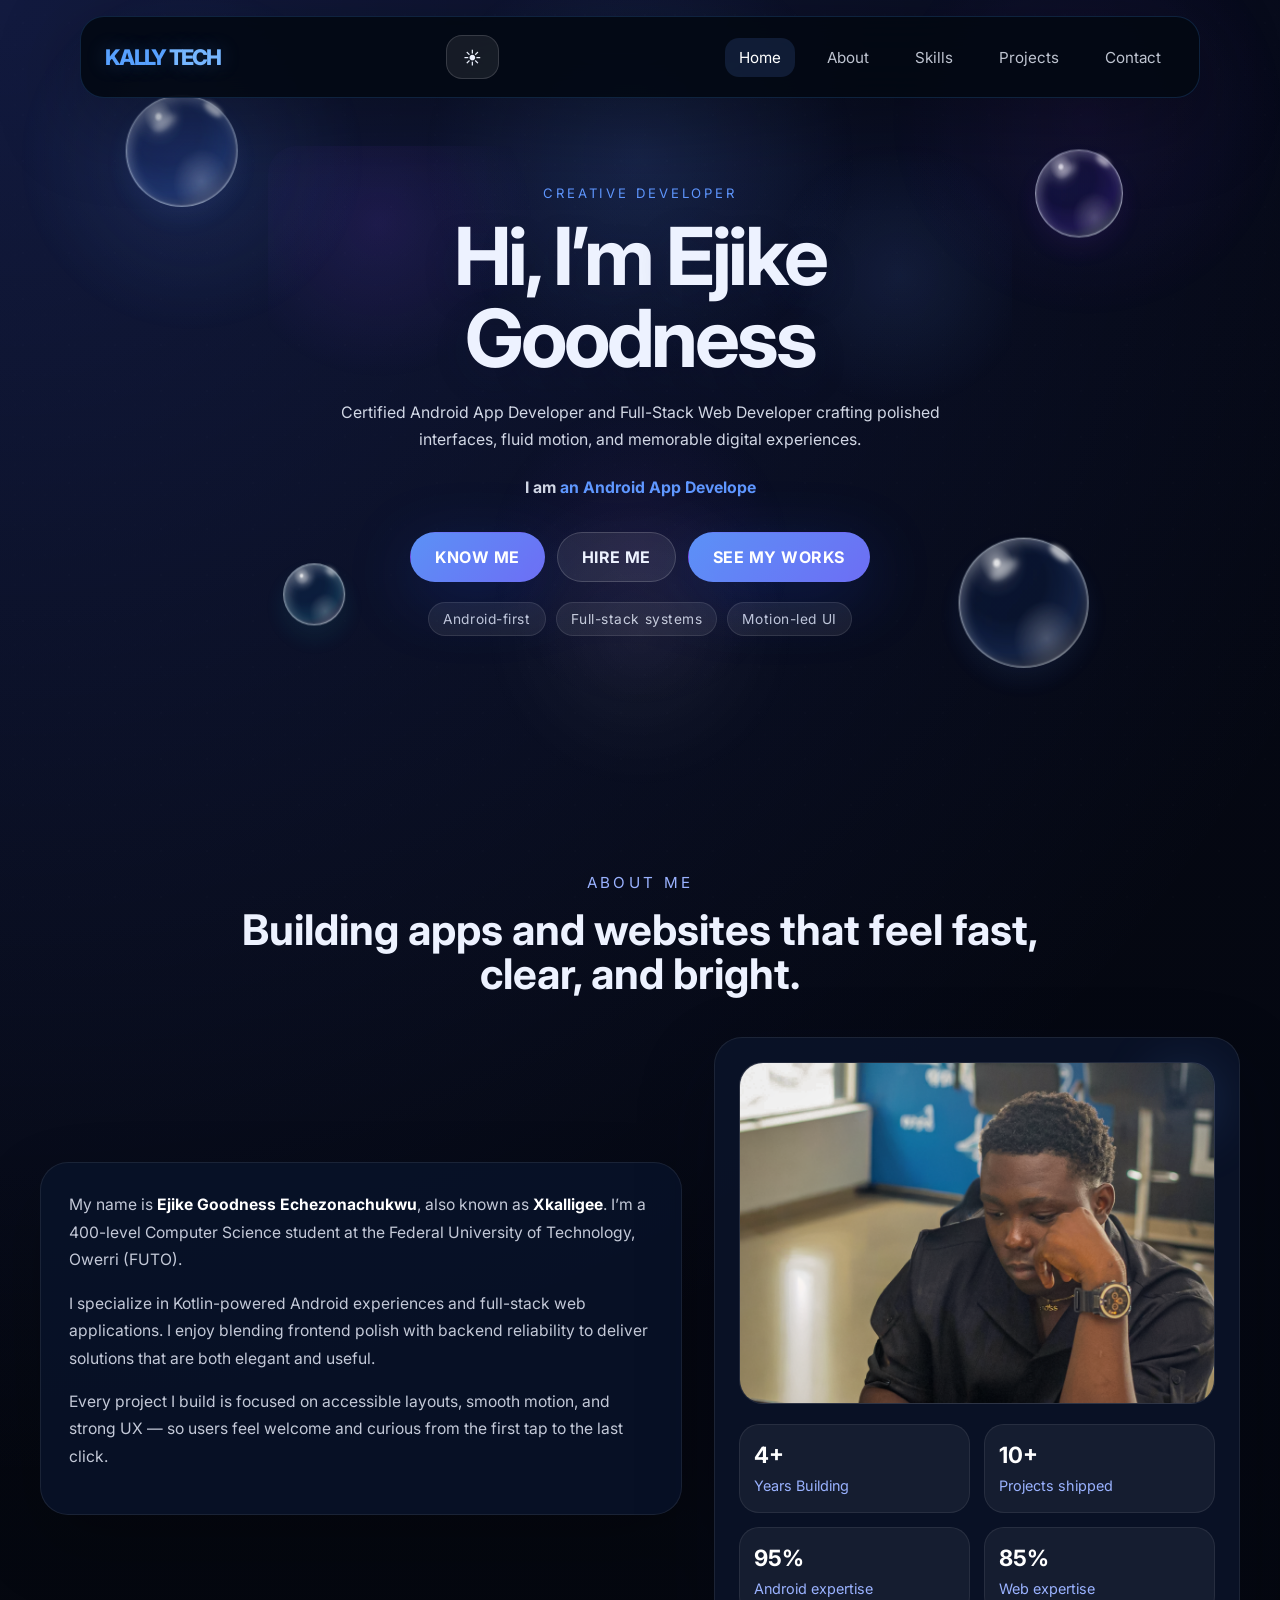
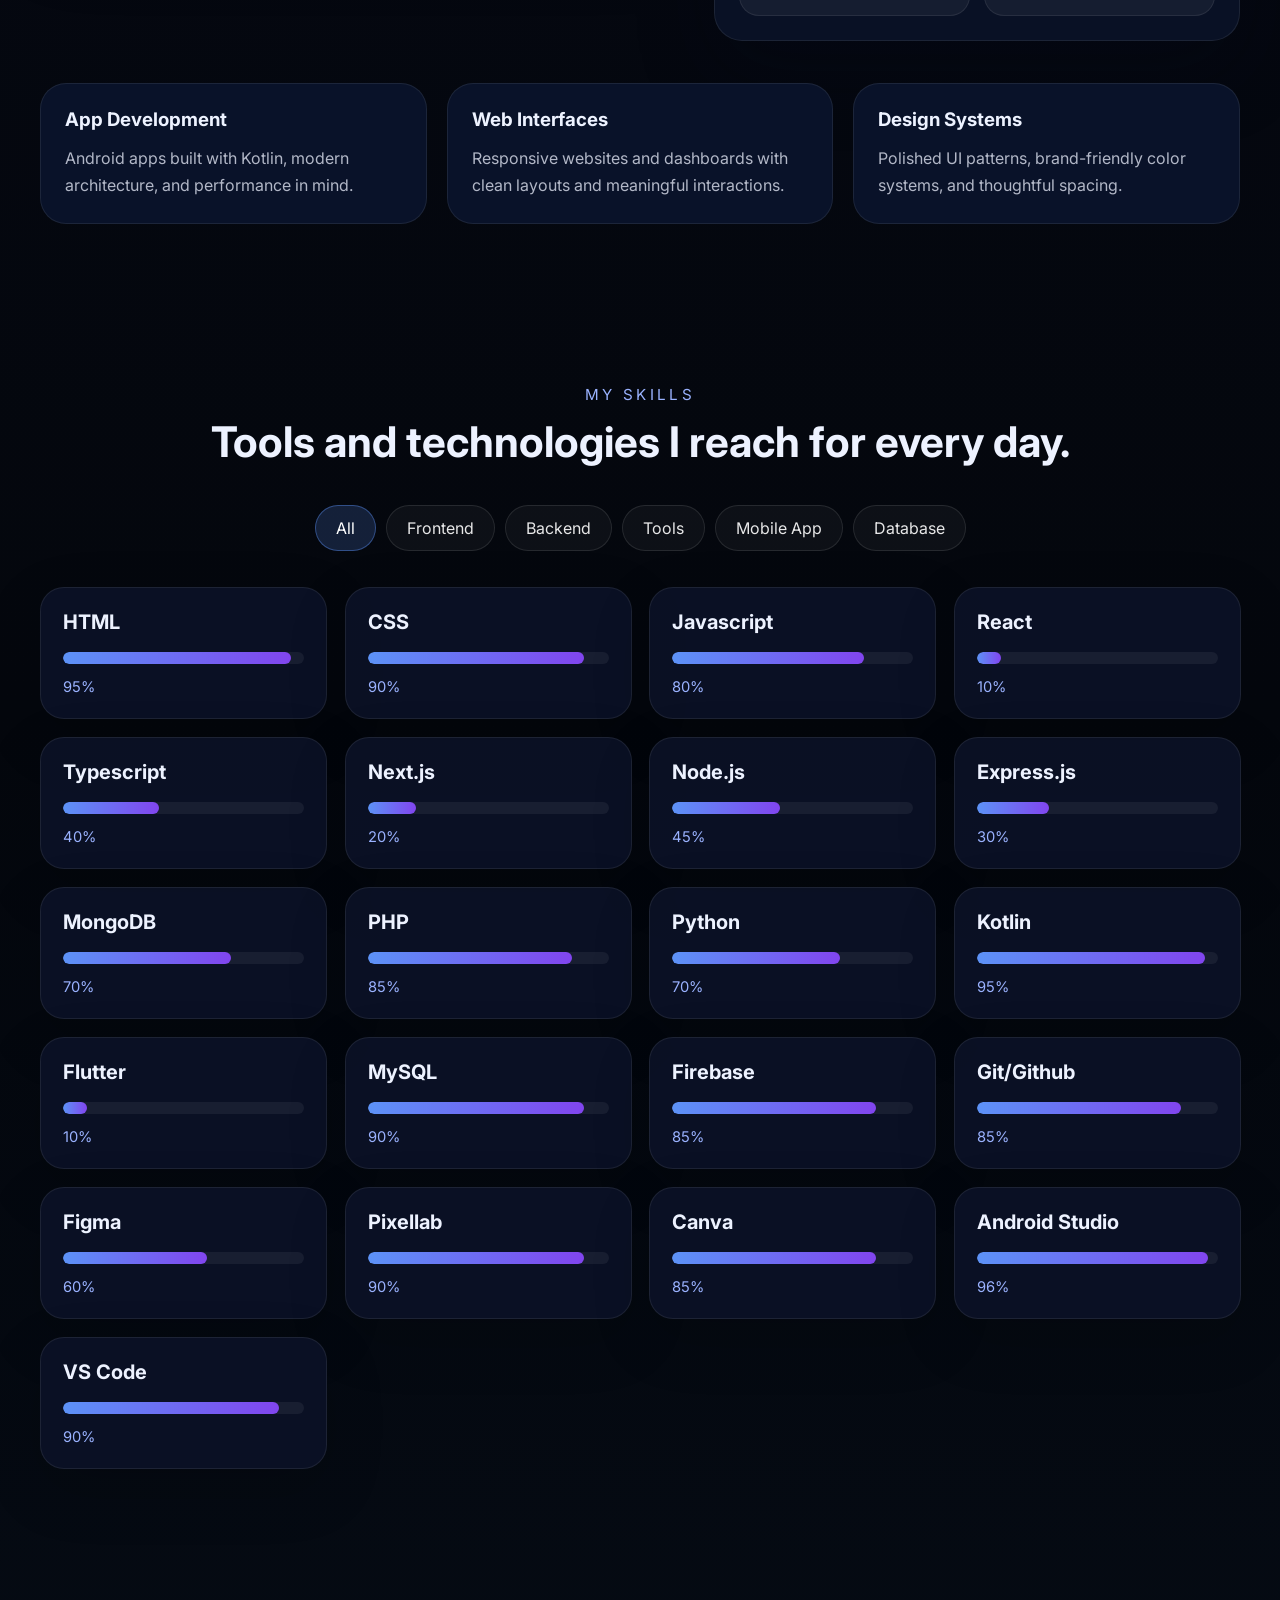
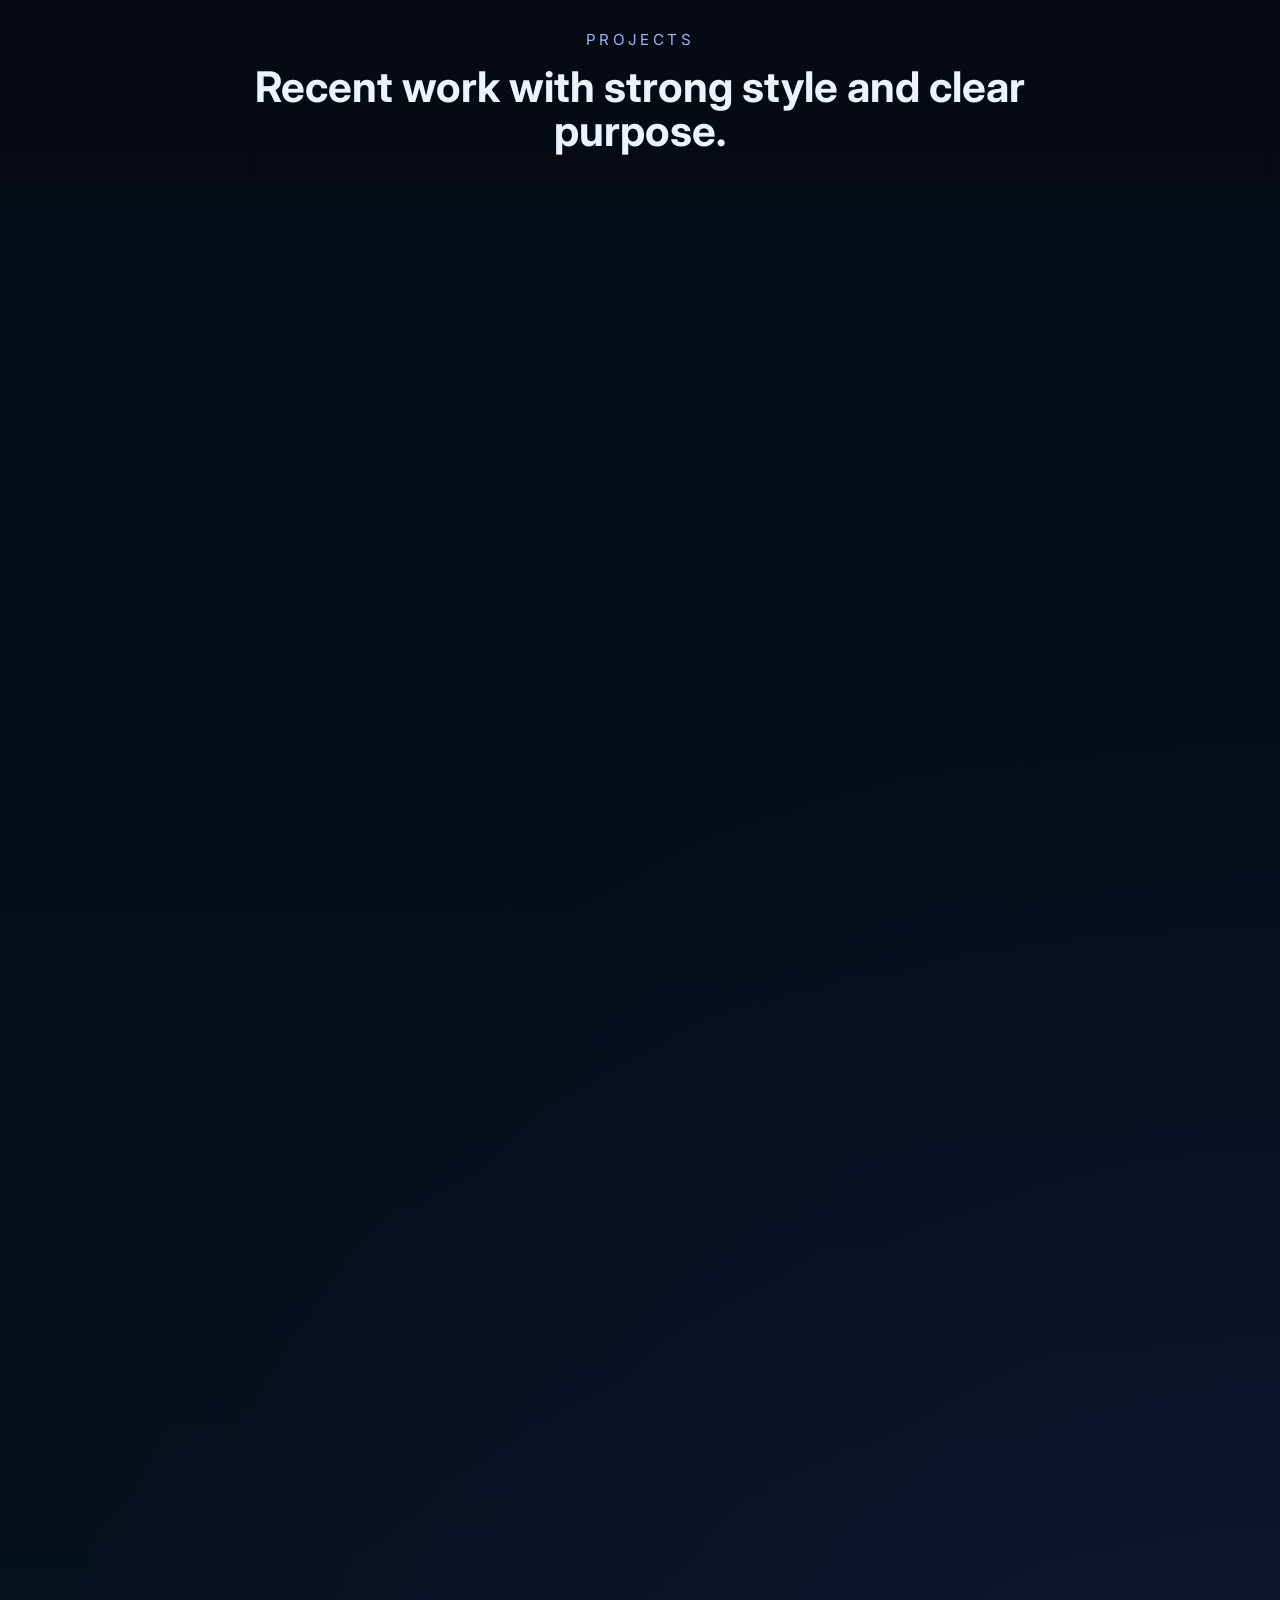
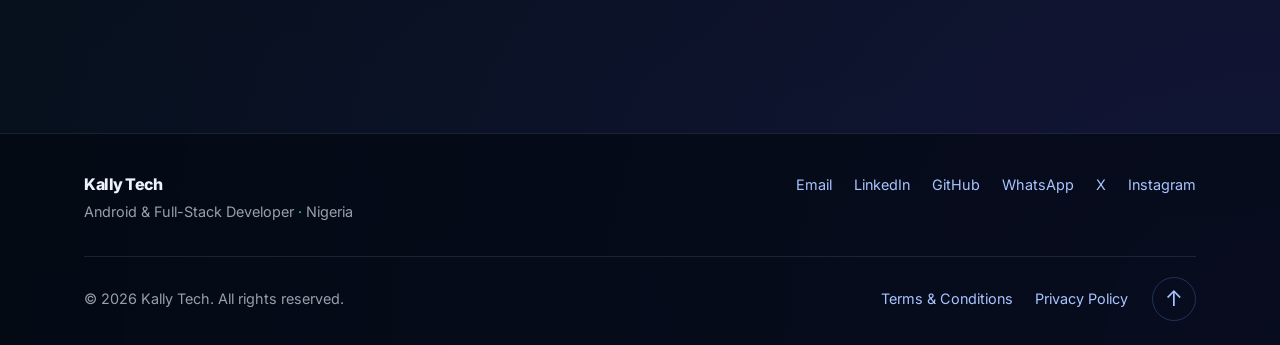
==== index.html @ 00738f6c "first commit" ====
﻿<!DOCTYPE html>
<html lang="en">
<head>
    <meta charset="utf-8">
    <meta name="viewport" content="width=device-width, initial-scale=1.0">
    <title>Ejike Goodness | Android App Developer & Web Developer </title>
    <link rel="preconnect" href="https://fonts.googleapis.com">
    <link rel="preconnect" href="https://fonts.gstatic.com" crossorigin>
    <link href="https://fonts.googleapis.com/css2?family=Inter:wght@400;500;600;700;800&display=swap" rel="stylesheet">
    <link rel="stylesheet" href="https://fonts.googleapis.com/icon?family=Material+Icons">
    <!-- <link rel="stylesheet" href="https://maxcdn.bootstrapcdn.com/bootstrap/3.3.7/css/bootstrap.min.css"> -->
    <link rel="stylesheet" href="style.css">
</head>
<body>
    <header class="site-header visible">
        <nav class="navbar">
            <a class="brand" href="#home"><span>Kally</span> Tech</a>
            <div class="nav-actions">
                <button class="theme-toggle" aria-label="Toggle theme">
                    <span class="theme-icon">☀️</span>
                    <!-- <span class="theme-label">Theme</span> -->
                </button>
                <button class="navbar-toggle" aria-label="Open navigation menu">
                    <span></span>
                    <span></span>
                    <span></span>
                </button>
            </div>
            <ul class="nav-links">
                <li><a href="#home" class="active">Home</a></li>
                <li><a href="#about">About</a></li>
                <li><a href="#skills">Skills</a></li>
                <li><a href="#projects">Projects</a></li>
                <li><a href="#contact">Contact</a></li>
            </ul>
            <button class="nav-close" aria-label="Close navigation menu">×</button>
        </nav>
    </header>

    <main>
        <section id="home" class="home">
            <div class="home-glow"></div>
            <div class="home-orbs" aria-hidden="true">
                <span class="orb orb-1"></span>
                <span class="orb orb-2"></span>
                <span class="orb orb-3"></span>
                <span class="orb orb-4"></span>
            </div>
            <div class="home-grid">
                <div class="hero-copy reveal-on-scroll">
                    <span class="eyebrow">Creative Developer</span>
                    <h1>Hi, I’m <span class="gradient-text">Ejike Goodness</span></h1>
                    <p>Certified Android App Developer and Full-Stack Web Developer crafting polished interfaces, fluid motion, and memorable digital experiences.</p>
                    <p class="hero-role">I am <span class="typing-roles">Android apps</span></p>
                    <div class="hero-actions">
                        <a href="#about" class="btn btn-primary">Know Me</a>
                        <a href="#contact" class="btn btn-secondary">Hire Me</a>
                        <a href="#projects" class="btn btn-primary">See My Works</a>
                    </div>
                    <div class="hero-chips">
                        <span>Android-first</span>
                        <span>Full-stack systems</span>
                        <span>Motion-led UI</span>
                    </div>
                </div>
            </div>
        </section>

        <section id="about" class="about">
            <div class="section-head reveal-on-scroll">
                <span>About Me</span>
                <h2>Building apps and websites that feel fast, clear, and bright.</h2>
            </div>
            <div class="about-grid">
                <article class="about-copy reveal-on-scroll">
                    <p>My name is <strong>Ejike Goodness Echezonachukwu</strong>, also known as <strong>Xkalligee</strong>. I’m a 400-level Computer Science student at the Federal University of Technology, Owerri (FUTO).</p>
                    <p>I specialize in Kotlin-powered Android experiences and full-stack web applications. I enjoy blending frontend polish with backend reliability to deliver solutions that are both elegant and useful.</p>
                    <p>Every project I build is focused on accessible layouts, smooth motion, and strong UX — so users feel welcome and curious from the first tap to the last click.</p>
                </article>
                <div class="hero-card reveal-on-scroll">
                    <div class="card-decor"></div>
                    <div class="hero-avatar">
                        <img src="meee.png" alt="Ejike Goodness">
                    </div>
                    <div class="hero-stats">
                        <div>
                            <strong>4+</strong>
                            <span>Years Building</span>
                        </div>
                        <div>
                            <strong>10+</strong>
                            <span>Projects shipped</span>
                        </div>
                        <div>
                            <strong>95%</strong>
                            <span>Android expertise</span>
                        </div>
                        <div>
                            <strong>85%</strong>
                            <span>Web expertise</span>
                        </div>
                    </div>
                </div>
            </div>
            <div class="about-cards reveal-on-scroll">
                <div class="about-card">
                    <h3>App Development</h3>
                    <p>Android apps built with Kotlin, modern architecture, and performance in mind.</p>
                </div>
                <div class="about-card">
                    <h3>Web Interfaces</h3>
                    <p>Responsive websites and dashboards with clean layouts and meaningful interactions.</p>
                </div>
                <div class="about-card">
                    <h3>Design Systems</h3>
                    <p>Polished UI patterns, brand-friendly color systems, and thoughtful spacing.</p>
                </div>
            </div>
        </section>

        <section id="skills" class="skills">
            <div class="section-head reveal-on-scroll">
                <span>My Skills</span>
                <h2>Tools and technologies I reach for every day.</h2>
            </div>
            <div class="skills-container reveal-on-scroll">
                <div class="filter-tabs">
                    <button class="tab active" data-filter="all">All</button>
                    <button class="tab" data-filter="frontend">Frontend</button>
                    <button class="tab" data-filter="backend">Backend</button>
                    <button class="tab" data-filter="tools">Tools</button>
                    <button class="tab" data-filter="app">Mobile App</button>
                    <button class="tab" data-filter="database">Database</button>
                </div>
                <div class="skills-grid" id="skillsGrid"></div>
            </div>
        </section>

        <section id="projects" class="projects">
            <div class="section-head reveal-on-scroll">
                <span>Projects</span>
                <h2>Recent work with strong style and clear purpose.</h2>
            </div>
            <div class="project-grid reveal-on-scroll">
                <article class="project-card">
                    <div class="project-card-inner">
                        <div class="project-card-face project-card-front">
                            <div class="project-image">
                                <img src="ten.png" alt="Student Dashboard screenshot">
                            </div>
                            <div class="project-content">
                                <h3>School Information Dashboard</h3>
                                <p>A comprehensive dashboard for managing and displaying school information with real-time updates and analytics.</p>
                            </div>
                        </div>
                        <div class="project-card-face project-card-back">
                            <div class="project-back-content">
                                <h3>Project details</h3>
                                <p>A comprehensive dashboard for managing and displaying school information with real-time updates and analytics.</p>
                                <div class="project-tags">
                                    <span>HTML, CSS, JS</span>
                                    <span>PHP, MYSQL, XAMPP</span>
                                    <span>Student Dashboard</span>
                                </div>
                                <div class="project-actions">
                                    <a href="#" class="project-action btn btn-primary">Live ↗</a>
                                    <a href="https://github.com/xkallige/StudentInformationBoard" class="project-action btn btn-secondary">GitHub</a>
                                </div>
                            </div>
                        </div>
                    </div>
                </article>
                <article class="project-card">
                    <div class="project-card-inner">
                        <div class="project-card-face project-card-front">
                            <div class="project-image">
                                <img src="kallimart_black_page.jpg" alt="Kallimart screenshot" data-dark-src="kallimart_black_page.jpg" data-light-src="kallimart_white_page.jpg">
                            </div>
                            <div class="project-content">
                                <h3>Kallimart</h3>
                                <p>A modern e-commerce platform for managing and displaying products with a sleek design and intuitive user experience.</p>
                            </div>
                        </div>
                        <div class="project-card-face project-card-back">
                            <div class="project-back-content">
                                <h3>Project details</h3>
                                <p>A modern e-commerce platform for managing and displaying products with a sleek design and intuitive user experience.</p>
                                <div class="project-tags">
                                    <span>Android Studio</span>
                                    <span>Kotlin</span>
                                    <span>E-Commerce</span>
                                </div>
                                <div class="project-actions">
                                    <a href="kallimart.apk" class="project-action btn btn-primary">Download APK ↓</a>
                                    <a href="https://github.com/xkallige/KalliMart" class="project-action btn btn-secondary">GitHub</a>
                                </div>
                            </div>
                        </div>
                    </div>
                </article>
                <article class="project-card">
                    <div class="project-card-inner">
                        <div class="project-card-face project-card-front">
                            <div class="project-image">
                                <img src="voice_atm_pic_black.jpg" alt="Voice ATM screenshot" data-dark-src="voice_atm_pic_black.jpg" data-light-src="voice_atm_pic_white_page.jpg">
                            </div>
                            <div class="project-content">
                                <h3>Voice ATM</h3>
                                <p>A voice-controlled automated teller machine simulation with natural language processing capabilities for seamless transactions.</p>
                            </div>
                        </div>
                        <div class="project-card-face project-card-back">
                            <div class="project-back-content">
                                <h3>Project details</h3>
                                <p>A voice-controlled automated teller machine simulation with natural language processing capabilities for seamless transactions.</p>
                                <div class="project-tags">
                                    <span>Android Studio</span>
                                    <span>Kotlin</span>
                                    <span>Voice ATM Simulation</span>
                                </div>
                                <div class="project-actions">
                                    <a href="voice.apk" class="project-action btn btn-primary">Download APK ↓</a>
                                    <a href="https://github.com/xkallige/VoiceATM" class="project-action btn btn-secondary">GitHub</a>
                                </div>
                            </div>
                        </div>
                    </div>
                </article>
                <article class="project-card hidden-card">
                    <div class="project-card-inner">
                        <div class="project-card-face project-card-front">
                            <div class="project-image">
                                <img src="fd_black_page.jpg" alt="Food Delivery screenshot" data-dark-src="fd_black_page.jpg" data-light-src="fd_white_page.jpg">
                            </div>
                            <div class="project-content">
                                <h3>Food Delivery</h3>
                                <p>A food delivery app designed to provide a seamless ordering experience with real-time tracking and efficient logistics.</p>
                            </div>
                        </div>
                        <div class="project-card-face project-card-back">
                            <div class="project-back-content">
                                <h3>Project details</h3>
                                <p>A food delivery app designed to provide a seamless ordering experience with real-time tracking and efficient logistics.</p>
                                <div class="project-tags">
                                    <span>Android Studio</span>
                                    <span>Kotlin</span>
                                    <span>Food Delivery</span>
                                </div>
                                <div class="project-actions">
                                    <a href="food.apk" class="project-action btn btn-primary">Download APK ↓</a>
                                    <a href="https://github.com/xkallige/FoodDelivery" class="project-action btn btn-secondary">GitHub</a>
                                </div>
                            </div>
                        </div>
                    </div>
                </article>
                <article class="project-card hidden-card">
                    <div class="project-card-inner">
                        <div class="project-card-face project-card-front">
                            <div class="project-image">
                                <img src="cscelearning_black_page.jpg" alt="Dashboard interface screenshot" data-dark-src="cscelearning_black_page.jpg" data-light-src="cscelearning_white_page.jpg">
                            </div>
                            <div class="project-content">
                                <h3>CSC E-Learning App</h3>
                                <p>An e-learning app designed to provide an engaging and interactive learning experience for Computer Science students.</p>
                            </div>
                        </div>
                        <div class="project-card-face project-card-back">
                            <div class="project-back-content">
                                <h3>Project details</h3>
                                <p>An e-learning app designed to provide an engaging and interactive learning experience for Computer Science students.</p>
                                <div class="project-tags">
                                    <span>Android Studio</span>
                                    <span>Kotlin</span>
                                    <span>E-Learning</span>
                                </div>
                                <div class="project-actions">
                                    <a href="#" class="project-action btn btn-primary">Download APK ↓</a>
                                    <a href="#" class="project-action btn btn-secondary">GitHub</a>
                                </div>
                            </div>
                        </div>
                    </div>
                </article>
                <article class="project-card hidden-card">
                    <div class="project-card-inner">
                        <div class="project-card-face project-card-front">
                            <div class="project-image">
                                <img src="rigs.jpeg" alt="RIGS QR Code Scanner screenshot">
                            </div>
                            <div class="project-content">
                                <h3>RIGS QR Code Scanner</h3>
                                <p>A QR code scanner app for the RIGS project, designed to facilitate quick and easy scanning of QR codes for various applications.</p>
                            </div>
                        </div>
                        <div class="project-card-face project-card-back">
                            <div class="project-back-content">
                                <h3>Project details</h3>
                                <p>A QR code scanner app for the RIGS project, designed to facilitate quick and easy scanning of QR codes for various applications.</p>
                                <div class="project-tags">
                                    <span>PHP</span>
                                    <span>MySQL</span>
                                    <span>QR Code Scanner</span>
                                </div>
                                <div class="project-actions">
                                    <a href="https://redeemers-group-of-schools.pxxl.run/index.php" class="project-action btn btn-primary">Live ↗</a>
                                    <a href="#" class="project-action btn btn-secondary">GitHub</a>
                                </div>
                            </div>
                        </div>
                    </div>
                </article>
            </div>
            <div class="show-more-container reveal-on-scroll">
                <a href="#" class="btn show-more-btn">Show More</a>
            </div>
        </section>

        <section id="contact" class="contact">
            <div class="section-head reveal-on-scroll">
                <span>Contact</span>
                <h2>Let’s build something remarkable together.</h2>
            </div>
            <div class="contact-grid reveal-on-scroll">
                <div class="contact-info-panel">
                    <h3><span class="contact-kicker">Direct</span>Let’s connect</h3>
                    <p>Have a project in mind? Reach me directly or send a message and tell me what you’re building.</p>
                    <nav class="contact-direct-links" aria-label="Direct contact links">
                        <a class="contact-direct-link" href="mailto:goodnesseche1@gmail.com">
                            <svg viewBox="0 0 24 24" aria-hidden="true"><path d="M3.75 6.75h16.5v10.5H3.75zM4.5 7.5l7.5 6 7.5-6" /></svg>
                            <span class="contact-link-name">Email</span><span class="contact-link-value">goodnesseche1@gmail.com</span><span class="contact-link-arrow" aria-hidden="true">↗</span>
                        </a>
                        <a class="contact-direct-link" href="https://www.linkedin.com/in/xkalligee" target="_blank" rel="noreferrer">
                            <svg viewBox="0 0 24 24" aria-hidden="true"><path d="M7 9v10M7 5.5v.1M11 19v-6a4 4 0 0 1 8 0v6M11 10v9" /></svg>
                            <span class="contact-link-name">LinkedIn</span><span class="contact-link-value">xkalligee</span><span class="contact-link-arrow" aria-hidden="true">↗</span>
                        </a>
                        <a class="contact-direct-link" href="https://github.com/xkallige" target="_blank" rel="noreferrer">
                            <svg viewBox="0 0 24 24" aria-hidden="true"><path d="M9 18c-4 1.2-4-2-5-2m10 4v-3.1a2.7 2.7 0 0 0-.8-2.1c2.7-.3 5.5-1.3 5.5-6A4.7 4.7 0 0 0 17.5 5.5 4.4 4.4 0 0 0 17.4 2S16.4 1.7 14 3.3a12 12 0 0 0-6 0C5.6 1.7 4.6 2 4.6 2a4.4 4.4 0 0 0-.1 3.5A4.7 4.7 0 0 0 3.2 9.8c0 4.7 2.8 5.7 5.5 6a2.7 2.7 0 0 0-.8 2.1V20" /></svg>
                            <span class="contact-link-name">GitHub</span><span class="contact-link-value">@xkallige</span><span class="contact-link-arrow" aria-hidden="true">↗</span>
                        </a>
                        <a class="contact-direct-link" href="https://wa.me/2349161656287" target="_blank" rel="noreferrer">
                            <svg viewBox="0 0 24 24" aria-hidden="true"><path fill="#21cbe0" d="M17.472 14.382c-.297-.149-1.758-.867-2.03-.967-.273-.099-.471-.148-.67.15-.197.297-.767.966-.94 1.164-.173.199-.347.223-.644.075-.297-.15-1.255-.463-2.39-1.475-.883-.788-1.48-1.761-1.653-2.059-.173-.297-.018-.458.13-.606.134-.133.298-.347.446-.52.149-.174.198-.298.298-.497.099-.198.05-.371-.025-.52-.075-.149-.669-1.612-.916-2.207-.242-.579-.487-.5-.669-.51-.173-.008-.371-.01-.57-.01-.198 0-.52.074-.792.372-.272.297-1.04 1.016-1.04 2.479 0 1.462 1.065 2.875 1.213 3.074.149.198 2.096 3.2 5.077 4.487.709.306 1.262.489 1.694.625.712.227 1.36.195 1.871.118.571-.085 1.758-.719 2.006-1.413.248-.694.248-1.289.173-1.413-.074-.124-.272-.198-.57-.347m-5.421 7.403h-.004a9.87 9.87 0 0 1-5.031-1.378l-.361-.214-3.741.982.998-3.648-.235-.374a9.86 9.86 0 0 1-1.51-5.26c.001-5.45 4.436-9.884 9.888-9.884 2.64 0 5.122 1.03 6.988 2.898a9.825 9.825 0 0 1 2.893 6.994c-.003 5.45-4.437 9.884-9.885 9.884m8.413-18.297A11.815 11.815 0 0 0 12.05 0C5.495 0 .16 5.335.157 11.892c0 2.096.547 4.142 1.588 5.945L.057 24l6.305-1.654a11.882 11.882 0 0 0 5.683 1.448h.005c6.554 0 11.89-5.335 11.893-11.893a11.821 11.821 0 0 0-3.48-8.413Z" /></svg>
                            <span class="contact-link-name">WhatsApp</span><span class="contact-link-value">+234 91 6165 6287</span><span class="contact-link-arrow" aria-hidden="true">↗</span>
                        </a>
                        <a class="contact-direct-link" href="https://x.com/ejike_goodness1" target="_blank" rel="noreferrer">
                            <svg viewBox="0 0 24 24" aria-hidden="true"><path fill="#21cbe0" d="M18.901 1.153h3.68l-8.04 9.19L24 22.846h-7.406l-5.8-7.584-6.638 7.584H.474l8.6-9.83L0 1.154h7.594l5.243 6.932ZM17.61 20.644h2.039L6.486 3.24H4.298Z" /></svg>
                            <span class="contact-link-name">X</span><span class="contact-link-value">@ejike_goodness1</span><span class="contact-link-arrow" aria-hidden="true">↗</span>
                        </a>
                        <a class="contact-direct-link" href="https://www.instagram.com/xkalligee" target="_blank" rel="noreferrer">
                            <svg viewBox="0 0 24 24" aria-hidden="true"><rect x="3.5" y="3.5" width="17" height="17" rx="5" /><circle cx="12" cy="12" r="4" /><circle class="icon-dot" cx="17.5" cy="6.7" r=".8" /></svg>
                            <span class="contact-link-name">Instagram</span><span class="contact-link-value">@xkalligee</span><span class="contact-link-arrow" aria-hidden="true">↗</span>
                        </a>
                    </nav>
                </div>
                <div class="contact-form-panel">
                    <h3>Send a Message</h3>
                    <form action="https://formsubmit.co/goodnesseche1@gmail.com" method="POST" id="contactForm">
                        <input type="hidden" name="_subject" value="New Contact Form Submission!">
                        <input type="hidden" name="_captcha" value="false">
                        <input type="hidden" name="_template" value="table">
                        <div class="form-group">
                            <label for="name">Name</label>
                            <input type="text" id="name" name="name" placeholder="Your full name" required>
                        </div>
                        <div class="form-group">
                            <label for="email">Email</label>
                            <input type="email" id="email" name="email" placeholder="your.email@example.com" required>
                        </div>
                        <div class="form-group">
                            <label for="message">Message</label>
                            <textarea id="message" name="message" placeholder="Describe your project or say hello..." rows="6" required></textarea>
                        </div>
                        <div class="contact-form-actions">
                            <button type="submit" class="submit-btn"><svg viewBox="0 0 24 24" aria-hidden="true"><path d="m22 2-7 20-4-9-9-4Z" /><path d="M22 2 11 13" /></svg> Send Message</button>
                            <p>Your message goes straight to my inbox.</p>
                        </div>
                    </form>
                </div>
            </div>
        </section>
    </main>

    <footer class="footer">
        <div class="footer-inner">
            <div class="footer-top">
                <div class="footer-identity">
                    <a class="footer-name" href="#home">Kally Tech</a>
                    <p>Android &amp; Full-Stack Developer <span>·</span> Nigeria</p>
                </div>
                <nav class="footer-social-links" aria-label="Social media">
                    <a href="mailto:goodnesseche1@gmail.com">Email</a>
                    <a href="https://www.linkedin.com/in/xkalligee" target="_blank" rel="noreferrer">LinkedIn</a>
                    <a href="https://github.com/xkallige" target="_blank" rel="noreferrer">GitHub</a>
                    <a href="https://wa.me/2349161656287" target="_blank" rel="noreferrer">WhatsApp</a>
                    <a href="https://x.com/ejike_goodness1" target="_blank" rel="noreferrer">X</a>
                    <a href="https://www.instagram.com/xkalligee" target="_blank" rel="noreferrer">Instagram</a>
                </nav>
            </div>
            <div class="footer-bottom">
                <p>&copy; 2026 Kally Tech. All rights reserved.</p>
                <div class="footer-bottom-actions">
                    <nav class="footer-legal-links" aria-label="Legal">
                        <a href="toc.html">Terms &amp; Conditions</a>
                        <a href="privacy.html">Privacy Policy</a>
                    </nav>
                    <a class="footer-back-to-top" href="#home" aria-label="Back to top">↑</a>
                </div>
            </div>
        </div>
    </footer>

    <script src="index.js"></script>
</body>
</html>
---- style.css ----
﻿:root {
    color-scheme: dark;
    --bg: #050915;
    --surface: rgba(16, 24, 45, 0.95);
    --surface-strong: rgba(9, 15, 34, 0.98);
    --text: #edf2ff;
    --muted: #9ab2ff;
    --accent: #5f97ff;
    --accent-2: #8a48ff;
    --accent-soft: rgba(95, 151, 255, 0.16);
    --shadow: 0 32px 90px rgba(0, 0, 0, 0.28);
    --radius: 28px;
    --max-width: 1200px;
}

* {
    box-sizing: border-box;
}

html {
    scroll-behavior: smooth;
}

body {
    margin: 0;
    font-family: 'Inter', Arial, sans-serif;
    background: radial-gradient(circle at top left, rgba(78, 109, 255, 0.18), transparent 28%),
                radial-gradient(circle at bottom right, rgba(108, 63, 255, 0.12), transparent 24%),
                linear-gradient(180deg, #050815 0%, #04070d 45%, #07111f 100%);
    color: var(--text);
    min-height: 100vh;
    overflow-x: hidden;
}

body::before {
    content: '';
    position: fixed;
    inset: 0;
    background-image: radial-gradient(rgba(255, 255, 255, 0.04) 1px, transparent 1px);
    background-size: 46px 46px;
    pointer-events: none;
    opacity: 0.3;
}

img {
    display: block;
    max-width: 100%;
}

a {
    color: inherit;
    text-decoration: none;
}

button,
input,
textarea {
    font: inherit;
}

.section-head {
    max-width: var(--max-width);
    margin: 0 auto 40px;
    padding: 0 24px;
    text-align: center;
}

.section-head span {
    display: inline-block;
    margin-bottom: 16px;
    font-size: 0.95rem;
    letter-spacing: 0.22em;
    text-transform: uppercase;
    color: var(--muted);
}

.section-head h2 {
    margin: 0;
    font-size: clamp(2rem, 3.3vw, 3.4rem);
    line-height: 1.05;
    max-width: 860px;
    margin-inline: auto;
}

.site-header {
    position: fixed;
    top: 16px;
    left: 50%;
    transform: translateX(-50%) translateY(-120%);
    width: min(1120px, calc(100% - 36px));
    padding: 18px 24px;
    z-index: 2000;
    transition: transform 0.28s ease, background 0.32s ease, box-shadow 0.32s ease, border-color 0.32s ease;
    background: rgba(3, 8, 18, 0.9);
    backdrop-filter: blur(20px);
    border: 1px solid rgba(68, 155, 255, 0.18);
    border-radius: 24px;
    box-shadow: 0 24px 80px rgba(0, 0, 0, 0.35);
}

.site-header.visible {
    transform: translateX(-50%) translateY(0);
}

.site-header.scrolled {
    background: rgba(5, 9, 20, 0.95);
    border-color: rgba(95, 151, 255, 0.22);
    box-shadow: 0 28px 100px rgba(0, 0, 0, 0.42);
}

.site-header.scrolled {
    background: rgba(4, 9, 23, 0.92);
    box-shadow: 0 18px 45px rgba(0, 0, 0, 0.35);
}

.navbar {
    display: flex;
    align-items: center;
    justify-content: space-between;
    gap: 24px;
    max-width: var(--max-width);
    margin: 0 auto;
}

.brand {
    font-size: 1.35rem;
    font-weight: 800;
    letter-spacing: -0.08em;
    color: #76b6ff;
    text-transform: uppercase;
    text-shadow: 0 0 20px rgba(110, 180, 255, 0.25);
}

.brand span {
    color: #58a1ff;
}

.navbar-toggle {
    display: none;
    width: 52px;
    height: 52px;
    border: 1px solid rgba(95, 151, 255, 0.24);
    border-radius: 18px;
    background: rgba(255,255,255,0.05);
    color: var(--text);
    cursor: pointer;
    flex-direction: column;
    align-items: center;
    justify-content: center;
    padding: 0;
    transition: background 0.25s ease, border-color 0.25s ease, transform 0.25s ease;
}

.navbar-toggle:hover {
    transform: translateY(-1px);
    background: rgba(255,255,255,0.1);
}

.navbar-toggle span {
    display: block;
    width: 24px;
    height: 2px;
    margin: 4px 0;
    background: #8cc5ff;
    border-radius: 999px;
}

.nav-links {
    display: flex;
    align-items: center;
    gap: 18px;
    margin: 0;
    padding: 0;
    list-style: none;
}

.nav-links a {
    font-size: 0.95rem;
    color: rgba(237, 242, 255, 0.8);
    padding: 10px 14px;
    border-radius: 14px;
    transition: all 0.25s ease;
}

.nav-links a:hover,
.nav-links a.active {
    background: rgba(95, 151, 255, 0.14);
    color: #fff;
    transform: translateY(-1px);
}

.nav-actions {
    display: flex;
    align-items: center;
    gap: 12px;
}

.nav-close {
    display: none;
}

.theme-toggle {
    min-width: 40px;
    height: 44px;
    border-radius: 16px;
    border: 1px solid rgba(255, 255, 255, 0.14);
    background: rgba(255, 255, 255, 0.08);
    color: var(--text);
    display: inline-flex;
    align-items: center;
    justify-content: center;
    gap: 10px;
    padding: 0 16px;
    cursor: pointer;
    transition: background 0.25s ease, transform 0.25s ease, border-color 0.25s ease, box-shadow 0.25s ease;
}

.theme-toggle:hover {
    background: rgba(255, 255, 255, 0.16);
    transform: translateY(-1px);
    box-shadow: 0 16px 32px rgba(95, 151, 255, 0.14);
}

.theme-toggle .theme-icon {
    font-size: 1.1rem;
}

.theme-toggle .theme-label {
    font-size: 0.88rem;
    letter-spacing: 0.06em;
    text-transform: uppercase;
    font-weight: 700;
}

body.light-theme {
    background: radial-gradient(circle at top left, rgba(96, 150, 255, 0.08), transparent 20%),
                radial-gradient(circle at bottom right, rgba(138, 72, 255, 0.05), transparent 16%),
                linear-gradient(180deg, #f8fbff 0%, #eef2ff 55%, #f8f9ff 100%);
    color: #111827;
}

body.light-theme::before {
    opacity: 0.08;
    background-image: radial-gradient(rgba(17, 24, 39, 0.04) 1px, transparent 1px);
}

body.light-theme .site-header {
    background: rgba(255, 255, 255, 0.94);
    border-color: rgba(148, 163, 184, 0.16);
    box-shadow: 0 18px 45px rgba(15, 23, 42, 0.12);
}

body.light-theme .brand {
    color: #111827;
}

body.light-theme .nav-links a {
    color: rgba(17, 24, 39, 0.76);
}

body.light-theme .nav-links a:hover,
body.light-theme .nav-links a.active {
    background: rgba(95, 151, 255, 0.14);
    color: #111827;
}

body.light-theme .navbar-toggle {
    background: rgba(255, 255, 255, 0.92);
    border-color: rgba(148, 163, 184, 0.28);
}

body.light-theme .navbar-toggle span {
    background: #111827;
}

body.light-theme .theme-toggle {
    background: rgba(17, 24, 39, 0.08);
    border-color: rgba(148, 163, 184, 0.18);
    color: #111827;
}

body.light-theme .home-glow {
    background: radial-gradient(circle at 18% 20%, rgba(95, 151, 255, 0.18), transparent 22%),
                radial-gradient(circle at 82% 14%, rgba(138, 72, 255, 0.12), transparent 20%),
                radial-gradient(circle at 40% 80%, rgba(255, 255, 255, 0.14), transparent 16%);
}

body.light-theme .hero-card,
body.light-theme .about-copy,
body.light-theme .about-card,
body.light-theme .contact-info-panel,
body.light-theme .contact-form-panel,
body.light-theme .project-card,
body.light-theme .skill-card {
    background: rgba(255, 255, 255, 0.92);
    border-color: rgba(148, 163, 184, 0.18);
    color: #111827;
}

body.light-theme .hero-copy p,
body.light-theme .hero-role,
body.light-theme .about-copy p,
body.light-theme .about-card p,
body.light-theme .project-content p,
body.light-theme .project-back-content p,
body.light-theme .percentage,
body.light-theme .contact-info-panel p,
body.light-theme .contact-item a,
body.light-theme .contact-item span,
body.light-theme .form-group label {
    color: rgba(17, 24, 39, 0.78);
}

body.light-theme .contact-direct-link {
    background: rgba(248, 250, 252, 0.92);
    border-color: rgba(148, 163, 184, 0.24);
}

body.light-theme .contact-direct-link:hover {
    background: rgba(236, 254, 255, 0.92);
    border-color: rgba(8, 145, 178, 0.38);
}

body.light-theme .contact-link-name {
    color: #111827;
}

body.light-theme .contact-link-value,
body.light-theme .contact-link-arrow,
body.light-theme .contact-form-actions p {
    color: #52647e;
}

body.light-theme .eyebrow {
    color: #2563eb;
}

body.light-theme .section-head h2 {
    color: #111827;
}

body.light-theme .btn-secondary {
    background: rgba(15, 23, 42, 0.08);
    color: #111827;
    border-color: rgba(15, 23, 42, 0.12);
}

body.light-theme .tab,
body.light-theme .tab:hover,
body.light-theme .tab.active {
    background: rgba(255, 255, 255, 0.88);
    color: #0f172a;
    border-color: rgba(96, 165, 250, 0.45);
}

body.light-theme .tab.active {
    background: rgba(96, 165, 250, 0.18);
    box-shadow: 0 12px 36px rgba(96, 165, 250, 0.16);
}

body.light-theme .submit-btn {
    background: linear-gradient(135deg, #5f97ff, #8a48ff);
}

body.light-theme .project-link {
    color: #2563eb;
}

body.light-theme .hero-stats div {
    background: linear-gradient(180deg, rgba(221, 219, 219, 0.96), rgba(244, 246, 255, 0.92));
    border-color: rgba(148, 163, 184, 0.24);
    box-shadow: 0 14px 30px rgba(15, 23, 42, 0.08);
}

body.light-theme .hero-stats strong {
    color: #111827;
}

body.light-theme .hero-stats span {
    color: rgba(55, 65, 81, 0.72);
}

body.light-theme .nav-links a:hover,
body.light-theme .nav-links a.active {
    color: #111827;
    background: rgba(95, 151, 255, 0.14);
}

body.light-theme .about-copy strong,
body.light-theme .contact-item strong,
body.light-theme .section-head h2,
body.light-theme .hero-stats strong {
    color: #111827;
}

body.light-theme .form-group input,
body.light-theme .form-group textarea,
body.light-theme .social-icons a {
    color: #111827;
}

body.light-theme .form-group input,
body.light-theme .form-group textarea {
    background: #f8fafc;
    border: 1px solid rgba(100, 116, 139, 0.38);
    box-shadow: inset 0 1px 2px rgba(15, 23, 42, 0.04);
}

body.light-theme .form-group input::placeholder,
body.light-theme .form-group textarea::placeholder {
    color: rgba(71, 85, 105, 0.68);
}

body.light-theme .form-group input:focus,
body.light-theme .form-group textarea:focus {
    border-color: #5f83ee;
    background: #fff;
    box-shadow: 0 0 0 4px rgba(95, 131, 238, 0.15);
}

body.light-theme .social-icons {
    gap: 10px;
}

body.light-theme .social-icons a {
    background: rgba(255, 255, 255, 0.96);
    border: 1px solid rgba(148, 163, 184, 0.28);
    box-shadow: 0 16px 36px rgba(148, 163, 184, 0.12), inset 0 0 0 1px rgba(255,255,255,0.5);
}

body.light-theme .social-icons a::before {
    background: radial-gradient(circle at 15% 15%, rgba(255, 255, 255, 0.6), transparent 36%),
                radial-gradient(circle at 85% 85%, rgba(248, 250, 252, 0.36), transparent 40%);
}

body.light-theme .social-icons a::after {
    background: radial-gradient(circle at 50% 50%, rgba(255, 255, 255, 0.24), transparent 45%);
}

body.light-theme .social-icons a:hover {
    background: rgba(245, 247, 255, 0.98);
    box-shadow: 0 20px 54px rgba(148, 163, 184, 0.18), inset 0 0 0 1px rgba(255,255,255,0.55);
}

body.light-theme .social-icons a:hover svg {
    filter: drop-shadow(0 0 16px rgba(15, 23, 42, 0.18));
}

body.light-theme .social-icons a.whatsapp {
    color: #25d366;
    border-color: rgba(37, 211, 102, 0.25);
    background: rgba(237, 255, 244, 0.98);
}

body.light-theme .social-icons a.whatsapp::before {
    background: radial-gradient(circle at 10% 10%, rgba(37, 211, 102, 0.28), transparent 42%),
                radial-gradient(circle at 90% 90%, rgba(37, 211, 102, 0.16), transparent 42%);
}

body.light-theme .social-icons a.whatsapp:hover {
    box-shadow: 0 18px 54px rgba(37, 211, 102, 0.18), inset 0 0 0 1px rgba(37, 211, 102, 0.16);
}

body.light-theme .social-icons a.whatsapp:hover svg {
    filter: drop-shadow(0 0 18px rgba(37, 211, 102, 0.5));
}

body.light-theme .social-icons a.github {
    color: #111827;
    border-color: rgba(31, 41, 55, 0.25);
    background: rgba(226, 232, 240, 0.95);
}

body.light-theme .social-icons a.github::before {
    background: radial-gradient(circle at 10% 10%, rgba(255,255,255,0.2), transparent 42%),
                radial-gradient(circle at 90% 90%, rgba(255,255,255,0.12), transparent 42%);
}

body.light-theme .social-icons a.github:hover {
    box-shadow: 0 18px 54px rgba(31, 41, 55, 0.18), inset 0 0 0 1px rgba(255,255,255,0.18);
}

body.light-theme .social-icons a.github:hover svg {
    filter: drop-shadow(0 0 20px rgba(31, 41, 55, 0.4));
}

body.light-theme .social-icons a.email {
    color: #111827;
    border-color: rgba(248, 113, 113, 0.2);
    background: linear-gradient(135deg, rgba(249, 115, 22, 0.1), rgba(234, 88, 12, 0.08), rgba(34, 211, 238, 0.1));
}

body.light-theme .social-icons a.email::before {
    background: radial-gradient(circle at 10% 10%, rgba(249, 115, 22, 0.22), transparent 38%),
                radial-gradient(circle at 90% 90%, rgba(14, 165, 233, 0.16), transparent 40%);
}

body.light-theme .social-icons a.email:hover {
    box-shadow: 0 18px 54px rgba(249, 115, 22, 0.16), inset 0 0 0 1px rgba(255,255,255,0.18);
}

body.light-theme .social-icons a.email:hover svg {
    filter: drop-shadow(0 0 18px rgba(234, 88, 12, 0.45));
}

body.light-theme .social-icons a.linkedin {
    color: #0a66c2;
    border-color: rgba(10, 102, 194, 0.22);
    background: rgba(219, 234, 254, 0.95);
}

body.light-theme .social-icons a.linkedin::before {
    background: radial-gradient(circle at 10% 10%, rgba(10, 102, 194, 0.28), transparent 40%),
                radial-gradient(circle at 90% 90%, rgba(10, 102, 194, 0.16), transparent 40%);
}

body.light-theme .social-icons a.linkedin:hover {
    box-shadow: 0 18px 54px rgba(10, 102, 194, 0.18), inset 0 0 0 1px rgba(255,255,255,0.18);
}

body.light-theme .social-icons a.linkedin:hover svg {
    filter: drop-shadow(0 0 18px rgba(10, 102, 194, 0.55));
}

body.light-theme .social-icons a.x-icon {
    color: #0284c7;
    border-color: rgba(56, 189, 248, 0.22);
    background: rgba(219, 244, 255, 0.95);
}

body.light-theme .social-icons a.x-icon::before {
    background: radial-gradient(circle at 10% 10%, rgba(56, 189, 248, 0.3), transparent 36%),
                radial-gradient(circle at 90% 90%, rgba(56, 189, 248, 0.18), transparent 36%);
}

body.light-theme .social-icons a.x-icon:hover {
    box-shadow: 0 18px 54px rgba(56, 189, 248, 0.18), inset 0 0 0 1px rgba(255,255,255,0.18);
}

body.light-theme .social-icons a.x-icon:hover svg {
    filter: drop-shadow(0 0 18px rgba(56, 189, 248, 0.65));
}

body.light-theme .social-icons a.instagram {
    color: #8b5cf6;
    border-color: rgba(168, 85, 247, 0.24);
    background: linear-gradient(135deg, rgba(168, 85, 247, 0.12), rgba(245, 158, 11, 0.12), rgba(236, 72, 153, 0.14));
}

body.light-theme .social-icons a.instagram::before {
    background: radial-gradient(circle at 10% 10%, rgba(168, 85, 247, 0.28), transparent 34%),
                radial-gradient(circle at 90% 90%, rgba(245, 158, 11, 0.18), transparent 38%);
}

body.light-theme .social-icons a.instagram:hover {
    box-shadow: 0 18px 54px rgba(191, 90, 242, 0.18), inset 0 0 0 1px rgba(255,255,255,0.18);
}

body.light-theme .social-icons a.instagram:hover svg {
    filter: drop-shadow(0 0 18px rgba(191, 90, 242, 0.55));
}

body.light-theme .hero-stats div {
    background: linear-gradient(180deg, rgba(221, 219, 219, 0.96), rgba(244, 246, 255, 0.92));
    border-color: rgba(148, 163, 184, 0.24);
    box-shadow: 0 14px 30px rgba(15, 23, 42, 0.08);
}

body.light-theme .project-card-face {
    background: rgba(255, 255, 255, 0.95);
    border-color: rgba(148, 163, 184, 0.18);
    box-shadow: 0 22px 60px rgba(15, 23, 42, 0.08);
}

body.light-theme .project-card-back {
    background: rgba(247, 250, 255, 0.95);
}

body.light-theme .project-content h3,
body.light-theme .project-back-content h3 {
    color: #111827;
}

body.light-theme .project-tags span {
    background: rgba(15, 23, 42, 0.06);
    color: rgba(15, 23, 42, 0.8);
}

body.light-theme .project-action.btn-secondary,
body.light-theme .show-more-btn {
    background: rgba(15, 23, 42, 0.08);
    color: #111827;
    border-color: rgba(15, 23, 42, 0.12);
}

body.light-theme .show-more-btn:hover {
    background: rgba(96, 165, 250, 0.16);
}

body.light-theme .footer {
    background: rgba(255, 255, 255, 0.95);
    border-top: 1px solid rgba(148, 163, 184, 0.18);
}

body.light-theme .footer-inner {
    color: rgba(17, 24, 39, 0.72);
}

body.light-theme .footer-inner p {
    color: rgba(17, 24, 39, 0.72);
}

body.light-theme .footer-name {
    color: #111827;
}

body.light-theme .footer-social-links a,
body.light-theme .footer-legal-links a {
    color: #2563eb;
}

main {
    position: relative;
    z-index: 1;
}

.home {
    position: relative;
    padding: 90px 20px 70px;
    min-height: 88vh;
    display: flex;
    align-items: center;
    overflow: hidden;
}

.home::before {
    content: '';
    position: absolute;
    inset: 0;
    background-image: radial-gradient(rgba(255, 255, 255, 0.06) 1px, transparent 1px);
    background-size: 30px 30px;
    opacity: 0.16;
    pointer-events: none;
    transform: translateY(0);
}

.home::after {
    content: '';
    position: absolute;
    inset: 0;
    background: radial-gradient(circle at 15% 20%, rgba(95, 151, 255, 0.18), transparent 14%),
                radial-gradient(circle at 85% 15%, rgba(138, 72, 255, 0.12), transparent 16%),
                radial-gradient(circle at 50% 80%, rgba(255, 255, 255, 0.08), transparent 18%);
    opacity: 0.7;
    pointer-events: none;
}

.home-glow {
    position: absolute;
    inset: 0;
    background: radial-gradient(circle at 50% 20%, rgba(95, 151, 255, 0.14), transparent 24%),
                radial-gradient(circle at 50% 70%, rgba(138, 72, 255, 0.08), transparent 18%);
    pointer-events: none;
}

.home-orbs {
    position: absolute;
    inset: 0;
    pointer-events: none;
    overflow: hidden;
}

.orb {
    position: absolute;
    top: 0;
    left: 0;
    border-radius: 50%;
    opacity: 0.9;
    isolation: isolate;
    border: 1px solid rgba(237, 249, 255, 0.62);
    background:
        radial-gradient(ellipse at 29% 19%, rgba(255, 255, 255, 0.98) 0 1.5%, rgba(255, 255, 255, 0.5) 4%, rgba(255, 255, 255, 0.08) 13%, transparent 24%),
        radial-gradient(ellipse at 68% 78%, rgba(255, 255, 255, 0.28), transparent 27%),
        radial-gradient(circle at 36% 32%, rgba(var(--orb-tint), 0.08) 0 33%, rgba(var(--orb-tint), 0.2) 62%, rgba(255, 255, 255, 0.14) 78%, rgba(var(--orb-tint), 0.34) 96%, rgba(255, 255, 255, 0.72) 100%);
    box-shadow: inset -9px -12px 22px rgba(10, 24, 55, 0.16),
                inset 3px 4px 12px rgba(255, 255, 255, 0.34),
                inset 0 0 0 1px rgba(255, 255, 255, 0.16),
                0 12px 28px rgba(var(--orb-tint), 0.1);
    backdrop-filter: blur(2px) saturate(1.35);
    transform: translate3d(var(--bubble-x, -200px), var(--bubble-y, -200px), 0);
    will-change: transform;
}

.orb-growing {
    scale: 0.12;
    animation: bubbleBirth 420ms cubic-bezier(0.18, 0.75, 0.28, 1) both;
}

.orb-popping {
    z-index: 2;
    pointer-events: none;
    animation: bubblePop 300ms ease-in forwards;
}

.bubble-impact {
    position: absolute;
    z-index: 2;
    width: 1px;
    height: 1px;
    pointer-events: none;
    animation: impactFlash 520ms ease-out both;
}

.impact-ripple {
    position: absolute;
    left: 0;
    top: 0;
    width: 18px;
    height: 18px;
    border: 1px solid rgba(244, 253, 255, 0.9);
    border-radius: 50%;
    box-shadow: 0 0 12px rgba(116, 211, 255, 0.55), inset 0 0 8px rgba(255, 255, 255, 0.25);
    animation: waterRipple 620ms cubic-bezier(0.1, 0.55, 0.35, 1) both;
}

.impact-ripple-secondary {
    width: 10px;
    height: 10px;
    border-color: rgba(173, 231, 255, 0.76);
    animation-delay: 65ms;
}

.impact-droplet {
    position: absolute;
    left: 0;
    top: 0;
    width: 5px;
    height: 8px;
    border: 1px solid rgba(245, 253, 255, 0.82);
    border-radius: 70% 30% 65% 35%;
    background: radial-gradient(ellipse at 30% 20%, #fff, rgba(125, 209, 255, 0.52) 60%, rgba(125, 209, 255, 0.12));
    box-shadow: 0 0 7px rgba(116, 211, 255, 0.45);
    animation: waterDroplet 440ms cubic-bezier(0.15, 0.65, 0.3, 1) both;
}

.impact-droplet-1 { --dx: -22px; --dy: -17px; }
.impact-droplet-2 { --dx: 21px; --dy: -20px; animation-delay: 18ms; }
.impact-droplet-3 { --dx: 29px; --dy: 7px; animation-delay: 34ms; }
.impact-droplet-4 { --dx: 12px; --dy: 23px; animation-delay: 12ms; }
.impact-droplet-5 { --dx: -20px; --dy: 18px; animation-delay: 28ms; }
.impact-droplet-6 { --dx: -29px; --dy: 0px; animation-delay: 45ms; }

.orb::before {
    content: '';
    position: absolute;
    z-index: 1;
    inset: 8% 12% auto auto;
    width: 19%;
    height: 8%;
    border-radius: 50%;
    background: rgba(255, 255, 255, 0.75);
    filter: blur(2px);
    transform: rotate(38deg);
}

@keyframes bubbleBirth {
    0% { scale: 0.08; opacity: 0; filter: blur(3px) brightness(1.5); }
    58% { scale: 1.14; opacity: 1; filter: blur(0) brightness(1.2); }
    78% { scale: 0.96; }
    100% { scale: 1; opacity: 0.9; filter: none; }
}

@keyframes bubblePop {
    0% { scale: 1; opacity: 0.9; filter: brightness(1) blur(0); }
    35% { scale: 1.2; opacity: 1; filter: brightness(1.45) blur(0); }
    100% { scale: 0.04; opacity: 0; filter: brightness(1.8) blur(3px); }
}

@keyframes waterRipple {
    0% { transform: translate(-50%, -50%) scale(0.2, 0.2); opacity: 0.95; }
    45% { opacity: 0.75; }
    100% { transform: translate(-50%, -50%) scale(4.2, 2.6); opacity: 0; }
}

@keyframes waterDroplet {
    0% { transform: translate(-50%, -50%) scale(0.35); opacity: 0; }
    18% { opacity: 1; }
    100% { transform: translate(var(--dx), var(--dy)) scale(0.15); opacity: 0; }
}

@keyframes impactFlash {
    0%, 100% { opacity: 1; }
    18% { opacity: 0.25; }
}

.orb::after {
    content: '';
    position: absolute;
    top: 19%;
    left: 23%;
    width: 24%;
    height: 11%;
    border-radius: 50%;
    background: rgba(255, 255, 255, 0.48);
    filter: blur(3px);
    transform: rotate(-35deg);
}

.orb-1 {
    --orb-tint: 95, 151, 255;
    width: 112px;
    height: 112px;
}

.orb-2 {
    --orb-tint: 138, 72, 255;
    width: 88px;
    height: 88px;
}

.orb-3 {
    --orb-tint: 60, 220, 232;
    width: 62px;
    height: 62px;
}

.orb-4 {
    --orb-tint: 95, 151, 255;
    width: 130px;
    height: 130px;
}

.home-grid {
    position: relative;
    max-width: 860px;
    width: 100%;
    margin: 0 auto;
    display: grid;
    grid-template-columns: 1fr;
    justify-items: center;
    gap: 24px;
    align-items: center;
}

.hero-copy {
    max-width: 720px;
    position: relative;
    z-index: 1;
    text-align: center;
    padding: 24px 20px 18px;
}

.hero-copy::before {
    content: '';
    position: absolute;
    inset: -12px;
    background: radial-gradient(circle at 15% 15%, rgba(138, 72, 255, 0.12), transparent 20%),
                radial-gradient(circle at 85% 25%, rgba(95, 151, 255, 0.1), transparent 18%);
    z-index: -1;
    border-radius: 28px;
}

.eyebrow {
    display: inline-flex;
    align-items: center;
    gap: 10px;
    margin-bottom: 14px;
    font-size: 0.82rem;
    letter-spacing: 0.22em;
    text-transform: uppercase;
    color: var(--accent);
}

.hero-copy h1 {
    margin: 0;
    font-size: clamp(3rem, 7vw, 5rem);
    line-height: 1.02;
    letter-spacing: -0.04em;
    text-shadow: 0 12px 34px rgba(19, 33, 68, 0.2);
}

.hero-copy p {
    margin: 20px auto 0;
    max-width: 680px;
    color: rgba(237, 242, 255, 0.88);
    line-height: 1.75;
    font-size: 0.99rem;
}

.hero-role {
    margin-top: 20px;
    font-size: 1rem;
    font-weight: 700;
    color: #d9e4ff;
}

.hero-role .typing-roles {
    color: var(--accent);
}

.hero-actions {
    display: inline-flex;
    flex-wrap: wrap;
    justify-content: center;
    gap: 12px;
    margin-top: 30px;
    filter: drop-shadow(0 16px 32px rgba(29, 78, 255, 0.2));
}

.hero-chips {
    display: inline-flex;
    flex-wrap: wrap;
    justify-content: center;
    gap: 10px;
    margin-top: 20px;
}

.hero-chips span {
    display: inline-flex;
    align-items: center;
    justify-content: center;
    padding: 8px 14px;
    border-radius: 999px;
    background: rgba(255, 255, 255, 0.07);
    border: 1px solid rgba(255, 255, 255, 0.1);
    color: rgba(237, 242, 255, 0.82);
    font-size: 0.86rem;
    letter-spacing: 0.04em;
    transition: transform 0.25s ease, background 0.25s ease, border-color 0.25s ease;
}

.hero-chips span:hover {
    transform: translateY(-1px);
    background: rgba(255, 255, 255, 0.14);
    border-color: rgba(95, 151, 255, 0.22);
}

.btn {
    display: inline-flex;
    align-items: center;
    justify-content: center;
    gap: 10px;
    border-radius: 999px;
    padding: 14px 24px;
    border: 1px solid transparent;
    font-weight: 700;
    text-transform: uppercase;
    letter-spacing: 0.03em;
    transition: transform 0.25s ease, background 0.25s ease, border-color 0.25s ease, box-shadow 0.25s ease;
}

.btn:hover {
    transform: translateY(-2px);
    box-shadow: 0 16px 34px rgba(32, 103, 255, 0.18);
}

.btn-primary {
    background: linear-gradient(135deg, rgba(95, 151, 255, 0.96), rgba(138, 72, 255, 0.94));
    color: #fff;
    background-size: 220% 220%;
    animation: shiftGradient 6s ease infinite;
}

.btn-secondary {
    background: rgba(255, 255, 255, 0.08);
    color: var(--text);
    border-color: rgba(255, 255, 255, 0.16);
}

@keyframes shiftGradient {
    0%, 100% { background-position: 0% 50%; }
    50% { background-position: 100% 50%; }
}

@keyframes pulseText {
    0%, 100% { background-position: 0% 50%; }
    50% { background-position: 100% 50%; }
}


.hero-card {
    position: relative;
    padding: 24px;
    border-radius: 28px;
    background: rgba(11, 19, 41, 0.9);
    border: 1px solid rgba(255, 255, 255, 0.08);
    box-shadow: 0 30px 80px rgba(1, 8, 24, 0.24);
    overflow: hidden;
    min-width: 300px;
}

.card-decor {
    position: absolute;
    inset: -18px -26px auto auto;
    width: 160px;
    height: 160px;
    background: radial-gradient(circle, rgba(95,151,255,0.18), transparent 52%);
    filter: blur(22px);
    pointer-events: none;
}

.hero-avatar {
    display: grid;
    place-items: center;
    border-radius: 24px;
    overflow: hidden;
    border: 1px solid rgba(255,255,255,0.08);
    background: linear-gradient(180deg, rgba(255,255,255,0.08), rgba(255,255,255,0.02));
}

.hero-avatar img {
    width: 100%;
    height: 340px;
    object-fit: cover;
}

.hero-stats {
    display: grid;
    grid-template-columns: repeat(2, minmax(0, 1fr));
    gap: 14px;
    margin-top: 20px;
}

.hero-stats div {
    padding: 16px 14px;
    border-radius: 20px;
    background: rgba(255, 255, 255, 0.05);
    border: 1px solid rgba(255, 255, 255, 0.08);
}

.hero-stats strong {
    display: block;
    font-size: 1.4rem;
    color: #fff;
}

.hero-stats span {
    display: block;
    color: var(--muted);
    margin-top: 8px;
    font-size: 0.9rem;
    line-height: 1.4;
}

.about,
.skills,
.projects,
.contact {
    padding: 80px 20px;
}

.about-grid {
    display: grid;
    grid-template-columns: minmax(280px, 1.1fr) minmax(260px, 0.9fr);
    gap: 32px;
    max-width: var(--max-width);
    margin: 0 auto;
    align-items: center;
}

.about-copy {
    background: rgba(8, 18, 40, 0.9);
    border: 1px solid rgba(255,255,255,0.08);
    padding: 28px;
    border-radius: 28px;
    box-shadow: 0 30px 70px rgba(0, 0, 0, 0.22);
}

.about-copy p {
    margin: 0 0 16px;
    color: rgba(237, 242, 255, 0.82);
    line-height: 1.75;
    font-size: 0.98rem;
}

.about-copy strong {
    color: #fff;
}

.about-cards {
    display: grid;
    grid-template-columns: repeat(3, minmax(0, 1fr));
    gap: 20px;
    margin-top: 42px;
    max-width: var(--max-width);
    margin-left: auto;
    margin-right: auto;
}

.about-card {
    background: rgba(11, 20, 45, 0.9);
    border: 1px solid rgba(255,255,255,0.08);
    border-radius: 26px;
    padding: 24px;
    transition: transform 0.35s ease, border-color 0.35s ease;
}

.about-card:hover {
    transform: translateY(-4px);
    border-color: rgba(95, 151, 255, 0.22);
}

.about-card h3 {
    margin-top: 0;
    margin-bottom: 14px;
}

.about-card p {
    margin: 0;
    color: rgba(237, 242, 255, 0.74);
    line-height: 1.7;
}

.skills-container {
    max-width: var(--max-width);
    margin: 0 auto;
}

.filter-tabs {
    display: flex;
    flex-wrap: wrap;
    align-items: center;
    justify-content: center;
    gap: 10px;
    margin-bottom: 36px;
}

.tab {
    padding: 12px 20px;
    border-radius: 999px;
    border: 1px solid rgba(255,255,255,0.1);
    background: rgba(255, 255, 255, 0.04);
    color: rgba(255,255,255,0.9);
    cursor: pointer;
    transition: all 0.25s ease;
}

.tab:hover,
.tab.active {
    background: rgba(95, 151, 255, 0.18);
    border-color: rgba(95, 151, 255, 0.4);
    color: #fff;
}

.skills-grid {
    display: grid;
    grid-template-columns: repeat(auto-fit, minmax(240px, 1fr));
    gap: 18px;
}

.skill-card {
    background: rgba(11, 18, 38, 0.92);
    border-radius: 24px;
    padding: 22px;
    border: 1px solid rgba(255,255,255,0.08);
    box-shadow: 0 20px 60px rgba(0,0,0,0.16);
    transform: translateY(20px);
    opacity: 0;
    animation: fadeInUp 0.7s ease forwards;
}

.skill-card:nth-child(1) { animation-delay: 0.08s; }
.skill-card:nth-child(2) { animation-delay: 0.14s; }
.skill-card:nth-child(3) { animation-delay: 0.2s; }
.skill-card:nth-child(4) { animation-delay: 0.26s; }
.skill-card:nth-child(5) { animation-delay: 0.32s; }
.skill-card:nth-child(6) { animation-delay: 0.38s; }

.skill-card h3 {
    margin: 0 0 18px;
    font-size: 1.25rem;
}

.progress-container {
    background: rgba(255, 255, 255, 0.06);
    border-radius: 12px;
    overflow: hidden;
    height: 12px;
}

.progress-bar {
    width: 0;
    height: 100%;
    border-radius: 12px;
    background: linear-gradient(90deg, rgba(95, 151, 255, 0.96), rgba(138, 72, 255, 0.92));
    transition: width 1.1s ease;
}

.percentage {
    margin-top: 14px;
    color: var(--muted);
    font-size: 0.92rem;
}

.projects .project-grid {
    max-width: var(--max-width);
    margin: 0 auto;
    display: grid;
    grid-template-columns: repeat(3, minmax(0, 1fr));
    gap: 24px;
    border-radius: 28px;
}

.project-card {
    perspective: 1200px;
}

.project-card-inner {
    position: relative;
    width: 100%;
    min-height: 460px;
    border-radius: 28px;
    transform-style: preserve-3d;
    transition: transform 0.7s ease;
}

.project-card:hover .project-card-inner {
    transform: rotateY(180deg);
}

.project-card-face {
    position: absolute;
    inset: 0;
    border-radius: 28px;
    backface-visibility: hidden;
    overflow: hidden;
    background: rgba(12, 21, 43, 0.95);
    border: 1px solid rgba(255,255,255,0.08);
    box-shadow: 0 30px 70px rgba(0,0,0,0.18);
    display: flex;
    flex-direction: column;
}

.project-card-front {
    z-index: 2;
}

.project-card-back {
    transform: rotateY(180deg);
    background: linear-gradient(180deg, rgba(6, 12, 24, 0.95), rgba(12, 20, 40, 0.98));
}

.project-image {
    position: relative;
    overflow: hidden;
    min-height: 220px;
}

.project-image img {
    width: 100%;
    height: 100%;
    object-fit: cover;
    transition: transform 0.7s ease;
}

.project-card:hover .project-image img {
    transform: scale(1.04);
}

.project-content,
.project-back-content {
    padding: 24px;
    display: flex;
    flex-direction: column;
    justify-content: space-between;
}

.project-content h3,
.project-back-content h3 {
    margin-top: 0;
    margin-bottom: 14px;
    font-size: 1.4rem;
}

.project-content p,
.project-back-content p {
    margin: 0 0 20px;
    color: rgba(237, 242, 255, 0.82);
    line-height: 1.7;
    flex-grow: 1;
}

.project-tags {
    display: flex;
    flex-wrap: wrap;
    gap: 10px;
    margin-bottom: 20px;
}

.project-tags span {
    display: inline-flex;
    align-items: center;
    padding: 7px 12px;
    border-radius: 999px;
    background: rgba(255, 255, 255, 0.06);
    color: rgba(237, 242, 255, 0.84);
    font-size: 0.88rem;
}

.project-actions {
    display: grid;
    gap: 12px;
}

.project-action {
    justify-self: start;
    width: fit-content;
}

.show-more-container {
    display: flex;
    justify-content: center;
    margin-top: 32px;
}

.show-more-btn {
    padding: 14px 34px;
    border-radius: 18px;
    border: 1px solid rgba(95, 151, 255, 0.5);
    background: rgba(8, 15, 31, 0.95);
    color: #9cc8ff;
    letter-spacing: 0.08em;
    transition: transform 0.25s ease, box-shadow 0.25s ease, background 0.25s ease;
}

.show-more-btn:hover {
    transform: translateY(-2px);
    box-shadow: 0 18px 44px rgba(95, 151, 255, 0.16);
    background: rgba(95, 151, 255, 0.12);
}

.project-card.hidden-card {
    display: none;
}

.project-grid.show-all .project-card.hidden-card {
    display: block;
}

.contact-grid {
    max-width: 1112px;
    margin: 0 auto;
    display: grid;
    grid-template-columns: minmax(0, 0.88fr) minmax(0, 1.12fr);
    gap: 28px;
    padding-bottom: 20px;
}

.contact-info-panel,
.contact-form-panel {
    position: relative;
    background: rgba(11, 20, 41, 0.94);
    border: 1px solid rgba(255,255,255,0.1);
    border-radius: 28px;
    padding: 30px;
    box-shadow: 0 32px 80px rgba(2, 12, 34, 0.22);
    backdrop-filter: blur(14px);
}

.contact-info-panel::before {
    display: none;
}

.contact-info-panel h3,
.contact-form-panel h3 {
    margin-top: 0;
    margin-bottom: 24px;
    letter-spacing: 0.12em;
    text-transform: uppercase;
    font-size: 0.92rem;
}

.contact-info-panel p {
    color: rgba(237, 242, 255, 0.78);
    line-height: 1.65;
    margin: 0 0 22px;
    max-width: 38rem;
}

.contact-kicker {
    display: block;
    margin-bottom: 12px;
    color: #21cbe0;
    font-size: 0.78rem;
    letter-spacing: 0.2em;
}

.contact-direct-links {
    display: grid;
    gap: 10px;
}

.contact-direct-link {
    min-width: 0;
    min-height: 46px;
    display: grid;
    grid-template-columns: 18px minmax(64px, 0.7fr) minmax(0, 1fr) 14px;
    align-items: center;
    gap: 10px;
    padding: 10px 13px;
    border: 1px solid rgba(95, 151, 255, 0.16);
    border-radius: 13px;
    background: rgba(5, 12, 27, 0.32);
    transition: border-color 0.2s ease, background 0.2s ease, transform 0.2s ease;
}

.contact-direct-link:hover {
    transform: translateY(-1px);
    border-color: rgba(33, 203, 224, 0.5);
    background: rgba(33, 203, 224, 0.06);
}

.contact-direct-link svg {
    width: 17px;
    height: 17px;
    fill: none;
    stroke: #21cbe0;
    stroke-width: 1.7;
    stroke-linecap: round;
    stroke-linejoin: round;
}

.contact-direct-link svg path[fill] {
    stroke: none;
}

.contact-direct-link .icon-dot {
    fill: #21cbe0;
    stroke: none;
}

.contact-link-name {
    color: var(--text);
    font-size: 0.9rem;
    font-weight: 600;
}

.contact-link-value {
    min-width: 0;
    overflow: hidden;
    color: #a9c4ff;
    font-size: 0.78rem;
    text-align: right;
    text-overflow: ellipsis;
    white-space: nowrap;
}

.contact-link-arrow {
    color: #a9c4ff;
    font-size: 0.9rem;
    text-align: right;
}

.social-icons {
    display: flex;
    flex-wrap: wrap;
    justify-content: center;
    gap: 10px;
    margin-top: 18px;
}

.social-icons a {
    position: relative;
    display: inline-flex;
    align-items: center;
    justify-content: center;
    width: 58px;
    height: 58px;
    border-radius: 18px;
    background: rgba(15, 20, 36, 0.85);
    color: var(--text);
    border: 1px solid rgba(255, 255, 255, 0.06);
    box-shadow: 0 8px 18px rgba(0, 0, 0, 0.18), inset 0 0 0 1px rgba(255,255,255,0.06);
    overflow: hidden;
    transition: transform 0.25s ease, box-shadow 0.25s ease, background 0.25s ease, border-color 0.25s ease, filter 0.25s ease;
}

.social-icons a::before {
    content: '';
    position: absolute;
    inset: 0;
    border-radius: inherit;
    background: radial-gradient(circle at 15% 15%, rgba(255, 255, 255, 0.18), transparent 32%),
                radial-gradient(circle at 85% 85%, rgba(255, 255, 255, 0.12), transparent 38%);
    opacity: 0;
    transform: scale(0.92);
    transition: opacity 0.25s ease, transform 0.25s ease;
    pointer-events: none;
}

.social-icons a::after {
    content: '';
    position: absolute;
    inset: 0;
    border-radius: inherit;
    background: radial-gradient(circle at 50% 50%, rgba(255, 255, 255, 0.16), transparent 45%);
    opacity: 0;
    transition: opacity 0.3s ease;
    pointer-events: none;
}

.social-icons a svg {
    width: 28px;
    height: 28px;
    display: block;
    flex: 0 0 28px;
    overflow: visible;
    transition: transform 0.25s ease, filter 0.25s ease;
}

.social-icons a:hover {
    transform: translateY(-2px) scale(1.05);
    background: rgba(18, 28, 60, 0.95);
    box-shadow: 0 18px 50px rgba(0, 0, 0, 0.18), inset 0 0 0 1px rgba(255, 255, 255, 0.12);
    filter: saturate(1.18);
}

.social-icons a:hover::before {
    opacity: 1;
    transform: scale(1);
}

.social-icons a:hover::after {
    opacity: 0.18;
}

.social-icons a:hover svg {
    transform: scale(1.12);
}

.social-icons a.whatsapp {
    color: #25d366;
    border-color: rgba(37, 211, 102, 0.24);
}

.social-icons a.whatsapp::before {
    background: radial-gradient(circle at 10% 10%, rgba(37, 211, 102, 0.3), transparent 40%),
                radial-gradient(circle at 90% 90%, rgba(37, 211, 102, 0.15), transparent 38%);
}

.social-icons a.whatsapp:hover {
    box-shadow: 0 20px 60px rgba(37, 211, 102, 0.28), inset 0 0 0 1px rgba(37, 211, 102, 0.12);
}

.social-icons a.whatsapp:hover svg {
    filter: drop-shadow(0 0 20px rgba(37, 211, 102, 0.55));
}

.social-icons a.github {
    color: #ffffff;
    border-color: rgba(255, 255, 255, 0.22);
    background: rgba(20, 20, 20, 0.92);
}

.social-icons a.github::before {
    background: radial-gradient(circle at 10% 10%, rgba(255, 255, 255, 0.16), transparent 40%),
                radial-gradient(circle at 90% 90%, rgba(255, 255, 255, 0.08), transparent 40%);
}

.social-icons a.github:hover {
    box-shadow: 0 20px 60px rgba(255, 255, 255, 0.18), inset 0 0 0 1px rgba(255, 255, 255, 0.12);
}

.social-icons a.github:hover svg {
    filter: drop-shadow(0 0 18px rgba(255, 255, 255, 0.75));
}

.social-icons a.email {
    color: #fff;
    border-color: rgba(255, 255, 255, 0.18);
    background: linear-gradient(135deg, rgba(236, 72, 153, 0.2), rgba(251, 191, 36, 0.2), rgba(34, 211, 238, 0.2));
}

.social-icons a.email::before {
    background: radial-gradient(circle at 10% 10%, rgba(236, 72, 153, 0.22), transparent 35%),
                radial-gradient(circle at 90% 90%, rgba(34, 211, 238, 0.18), transparent 36%);
}

.social-icons a.email:hover {
    box-shadow: 0 20px 60px rgba(236, 72, 153, 0.24), inset 0 0 0 1px rgba(255, 255, 255, 0.12);
}

.social-icons a.email:hover svg {
    filter: drop-shadow(0 0 18px rgba(236, 72, 153, 0.75));
}

.social-icons a.linkedin {
    color: #0a66c2;
    border-color: rgba(10, 102, 194, 0.24);
}

.social-icons a.linkedin::before {
    background: radial-gradient(circle at 10% 10%, rgba(10, 102, 194, 0.28), transparent 38%),
                radial-gradient(circle at 90% 90%, rgba(10, 102, 194, 0.16), transparent 38%);
}

.social-icons a.linkedin:hover {
    box-shadow: 0 20px 60px rgba(10, 102, 194, 0.24), inset 0 0 0 1px rgba(10, 102, 194, 0.12);
}

.social-icons a.linkedin:hover svg {
    filter: drop-shadow(0 0 18px rgba(10, 102, 194, 0.75));
}

.social-icons a.x-icon {
    color: #f8fafc;
    border-color: rgba(255, 255, 255, 0.16);
    background: rgba(15, 20, 36, 0.85);
}

.social-icons a.x-icon::before {
    background: radial-gradient(circle at 10% 10%, rgba(255, 255, 255, 0.16), transparent 34%),
                radial-gradient(circle at 90% 90%, rgba(255, 255, 255, 0.08), transparent 36%);
}

.social-icons a.x-icon:hover {
    box-shadow: 0 20px 60px rgba(255, 255, 255, 0.14), inset 0 0 0 1px rgba(255, 255, 255, 0.12);
}

.social-icons a.x-icon:hover svg {
    filter: drop-shadow(0 0 18px rgba(255, 255, 255, 0.58));
}

.social-icons a.instagram {
    color: #ffffff;
    border-color: rgba(208, 74, 255, 0.22);
    background: linear-gradient(135deg, rgba(149, 45, 255, 0.14), rgba(250, 197, 79, 0.14), rgba(255, 70, 193, 0.16));
}

.social-icons a.instagram::before {
    background: radial-gradient(circle at 10% 10%, rgba(149, 45, 255, 0.28), transparent 34%),
                radial-gradient(circle at 90% 90%, rgba(252, 211, 77, 0.2), transparent 38%);
}

.social-icons a.instagram:hover {
    box-shadow: 0 20px 60px rgba(255, 130, 230, 0.24), inset 0 0 0 1px rgba(255, 255, 255, 0.12);
}

.social-icons a.instagram:hover svg {
    filter: drop-shadow(0 0 20px rgba(255, 130, 230, 0.75));
}

.contact-form-panel {
    display: flex;
    flex-direction: column;
    gap: 20px;
}

.form-group {
    display: grid;
    gap: 10px;
    margin-bottom: 18px;
}

.form-group label {
    color: rgba(237, 242, 255, 0.75);
    font-size: 0.92rem;
}

.form-group input,
.form-group textarea {
    width: 100%;
    padding: 16px 18px;
    border-radius: 20px;
    border: 1px solid rgba(255,255,255,0.12);
    background: rgba(255,255,255,0.05);
    color: #f8fbff;
    outline: none;
    box-shadow: inset 0 0 0 1px rgba(255,255,255,0.02);
    transition: border-color 0.25s ease, box-shadow 0.25s ease, background 0.25s ease;
}

.form-group input::placeholder,
.form-group textarea::placeholder {
    color: rgba(255,255,255,0.42);
}

.form-group input:focus,
.form-group textarea:focus {
    border-color: rgba(95, 151, 255, 0.5);
    box-shadow: 0 0 0 4px rgba(95, 151, 255, 0.12);
    background: rgba(255,255,255,0.08);
}

.submit-btn {
    width: auto;
    border: none;
    border-radius: 999px;
    background: #21cbe0;
    color: #03121b;
    padding: 13px 20px;
    font-size: 0.98rem;
    font-weight: 700;
    cursor: pointer;
    box-shadow: 0 18px 44px rgba(29, 74, 255, 0.18);
    transition: transform 0.25s ease, box-shadow 0.25s ease;
}

.submit-btn svg {
    width: 17px;
    height: 17px;
    margin-right: 6px;
    vertical-align: -3px;
    fill: none;
    stroke: currentColor;
    stroke-width: 1.8;
    stroke-linecap: round;
    stroke-linejoin: round;
}

.contact-form-actions {
    display: flex;
    align-items: center;
    flex-wrap: wrap;
    gap: 12px 16px;
}

.contact-form-actions p {
    margin: 0;
    color: #a9c4ff;
    font-size: 0.78rem;
}

.submit-btn:hover {
    transform: translateY(-2px);
    box-shadow: 0 22px 52px rgba(29, 74, 255, 0.22);
}

.footer {
    position: relative;
    margin-top: 48px;
    padding: 40px 24px 24px;
    border-top: 1px solid rgba(148, 163, 184, 0.16);
    background: rgba(3, 7, 15, 0.62);
}

.footer-inner {
    max-width: 1112px;
    margin: 0 auto;
    color: rgba(237, 242, 255, 0.64);
    font-size: 0.9rem;
}

.footer-top {
    display: flex;
    align-items: flex-start;
    justify-content: space-between;
    gap: 28px;
    padding-bottom: 36px;
}

.footer-identity p,
.footer-bottom p {
    margin: 0;
}

.footer-name {
    display: inline-block;
    margin-bottom: 9px;
    color: var(--text);
    font-size: 1rem;
    font-weight: 800;
    letter-spacing: -0.03em;
}

.footer-identity p span {
    color: #21cbe0;
}

.footer-social-links {
    display: flex;
    flex-wrap: wrap;
    justify-content: flex-end;
    gap: 12px 22px;
    padding-top: 2px;
}

.footer-social-links a,
.footer-legal-links a {
    color: #a9c4ff;
    transition: color 0.2s ease;
}

.footer-social-links a:hover,
.footer-legal-links a:hover {
    color: #21cbe0;
}

.footer-bottom {
    display: flex;
    align-items: center;
    justify-content: space-between;
    gap: 16px 24px;
    padding-top: 20px;
    border-top: 1px solid rgba(148, 163, 184, 0.16);
}

.footer-legal-links {
    display: flex;
    flex-wrap: wrap;
    gap: 10px 22px;
}

.footer-bottom-actions {
    display: flex;
    align-items: center;
    gap: 24px;
}

.footer-back-to-top {
    display: grid;
    width: 44px;
    height: 44px;
    place-items: center;
    flex: 0 0 auto;
    border: 1px solid rgba(95, 151, 255, 0.28);
    border-radius: 50%;
    color: #a9c4ff;
    font-size: 1.35rem;
    line-height: 1;
    text-decoration: none;
    transition: color 0.2s ease, border-color 0.2s ease, background 0.2s ease, transform 0.2s ease;
}

.footer-back-to-top:hover {
    color: #21cbe0;
    border-color: rgba(33, 203, 224, 0.55);
    background: rgba(33, 203, 224, 0.08);
    transform: translateY(-2px);
}

.contact-direct-link:focus-visible,
.footer a:focus-visible {
    outline: 2px solid var(--accent);
    outline-offset: 4px;
}

@media (max-width: 820px) {
    .footer-top {
        flex-direction: column;
        gap: 22px;
    }

    .footer-social-links {
        justify-content: flex-start;
    }
}

@media (max-width: 540px) {
    .contact-info-panel,
    .contact-form-panel {
        padding: 24px 18px;
    }

    .contact-direct-link {
        grid-template-columns: 18px 72px minmax(0, 1fr) 12px;
        gap: 8px;
        padding: 10px;
    }

    .contact-link-name {
        font-size: 0.82rem;
    }

    .contact-link-value {
        font-size: 0.7rem;
    }

    .footer-bottom {
        align-items: flex-start;
        flex-direction: column;
    }

    .footer-social-links {
        gap: 12px 14px;
    }

    .footer-bottom-actions {
        width: 100%;
        justify-content: space-between;
        gap: 16px;
    }

    .footer-legal-links {
        gap: 10px 16px;
    }
}

.reveal-on-scroll {
    opacity: 0;
    transform: translateY(20px);
    transition: opacity 0.8s ease, transform 0.8s ease;
}

.reveal-on-scroll.revealed {
    opacity: 1;
    transform: translateY(0);
}

@keyframes fadeInUp {
    from {
        opacity: 0;
        transform: translateY(28px) scale(0.97);
    }
    to {
        opacity: 1;
        transform: translateY(0) scale(1);
    }
}

.about-card:hover {
    transform: translateY(-10px) scale(1.01);
    border-color: rgba(95, 151, 255, 0.22);
}

@media (max-width: 1040px) {
    .home-grid,
    .about-grid,
    .contact-grid,
    .skills-grid,
    .about-cards {
        grid-template-columns: 1fr;
    }

    .hero-stats {
        grid-template-columns: repeat(2, minmax(0, 1fr));
    }
    .hero-avatar img {
        width: 100%;
        height: 500px;
        object-fit: cover;
    }
}

@media (max-width: 820px) {
    .site-header {
        padding: 14px 18px;
    }

    .navbar-toggle {
        display: inline-flex;
    }

    .nav-links {
        position: absolute;
        top: 100%;
        right: 18px;
        width: min(170px, calc(100vw - 36px));
        padding: 16px;
        margin: 0;
        flex-direction: column;
        align-items: stretch;
        gap: 10px;
        background: rgba(6, 12, 24, 0.98);
        border: 1px solid rgba(255,255,255,0.08);
        border-radius: 22px;
        opacity: 0;
        visibility: hidden;
        transform: translateY(-12px);
        transition: opacity 0.28s ease, transform 0.28s ease, visibility 0.28s ease;
    }

    .nav-links.show-nav {
        opacity: 1;
        visibility: visible;
        transform: translateY(0);
    }

    .nav-links a {
        padding: 12px 16px;
        border-radius: 18px;
    }

    .nav-links a:hover,
    .nav-links a.active {
        width: 100%;
        background: rgba(95, 151, 255, 0.14);
        color: #fff;
        transform: translateY(-1px);
    }

    .hero-avatar img {
        width: 100%;
        height: 420px;
        object-fit: cover;
    }
}

@media (max-width: 640px) {
    .home {
        padding-top: 110px;
    }

    .hero-copy h1 {
        font-size: clamp(2.4rem, 11vw, 3.6rem);
    }

    .hero-actions {
        flex-direction: column;
        align-items: stretch;
    }
    .hero-avatar img {
        width: 100%;
        height: 360px;
        object-fit: cover;
    }
    .navbar-toggle {
        display: flex;
    }

    .projects .project-grid {
        grid-template-columns: 1fr;
    }
}

@media (prefers-reduced-motion: reduce) {
    html {
        scroll-behavior: auto;
    }

    *,
    *::before,
    *::after {
        animation-duration: 0.01ms !important;
        animation-iteration-count: 1 !important;
        scroll-behavior: auto !important;
        transition-duration: 0.01ms !important;
    }
}
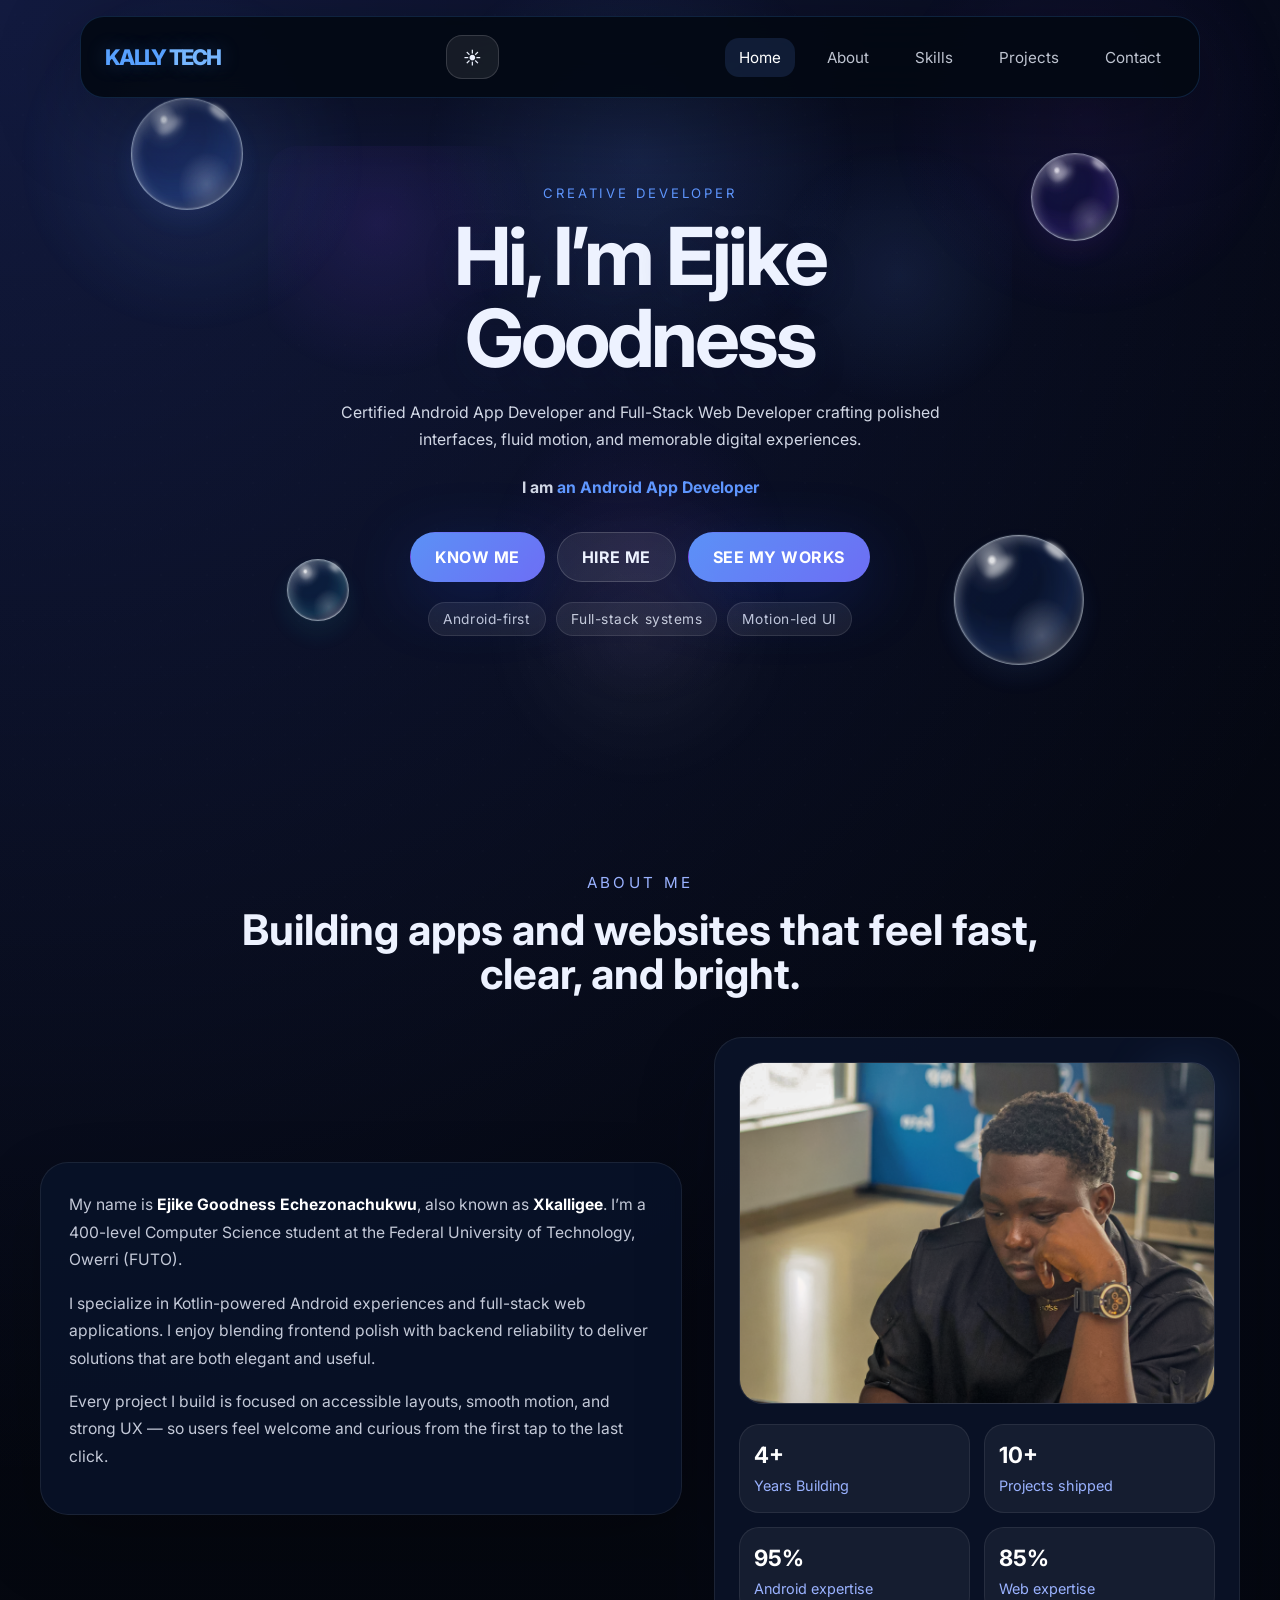
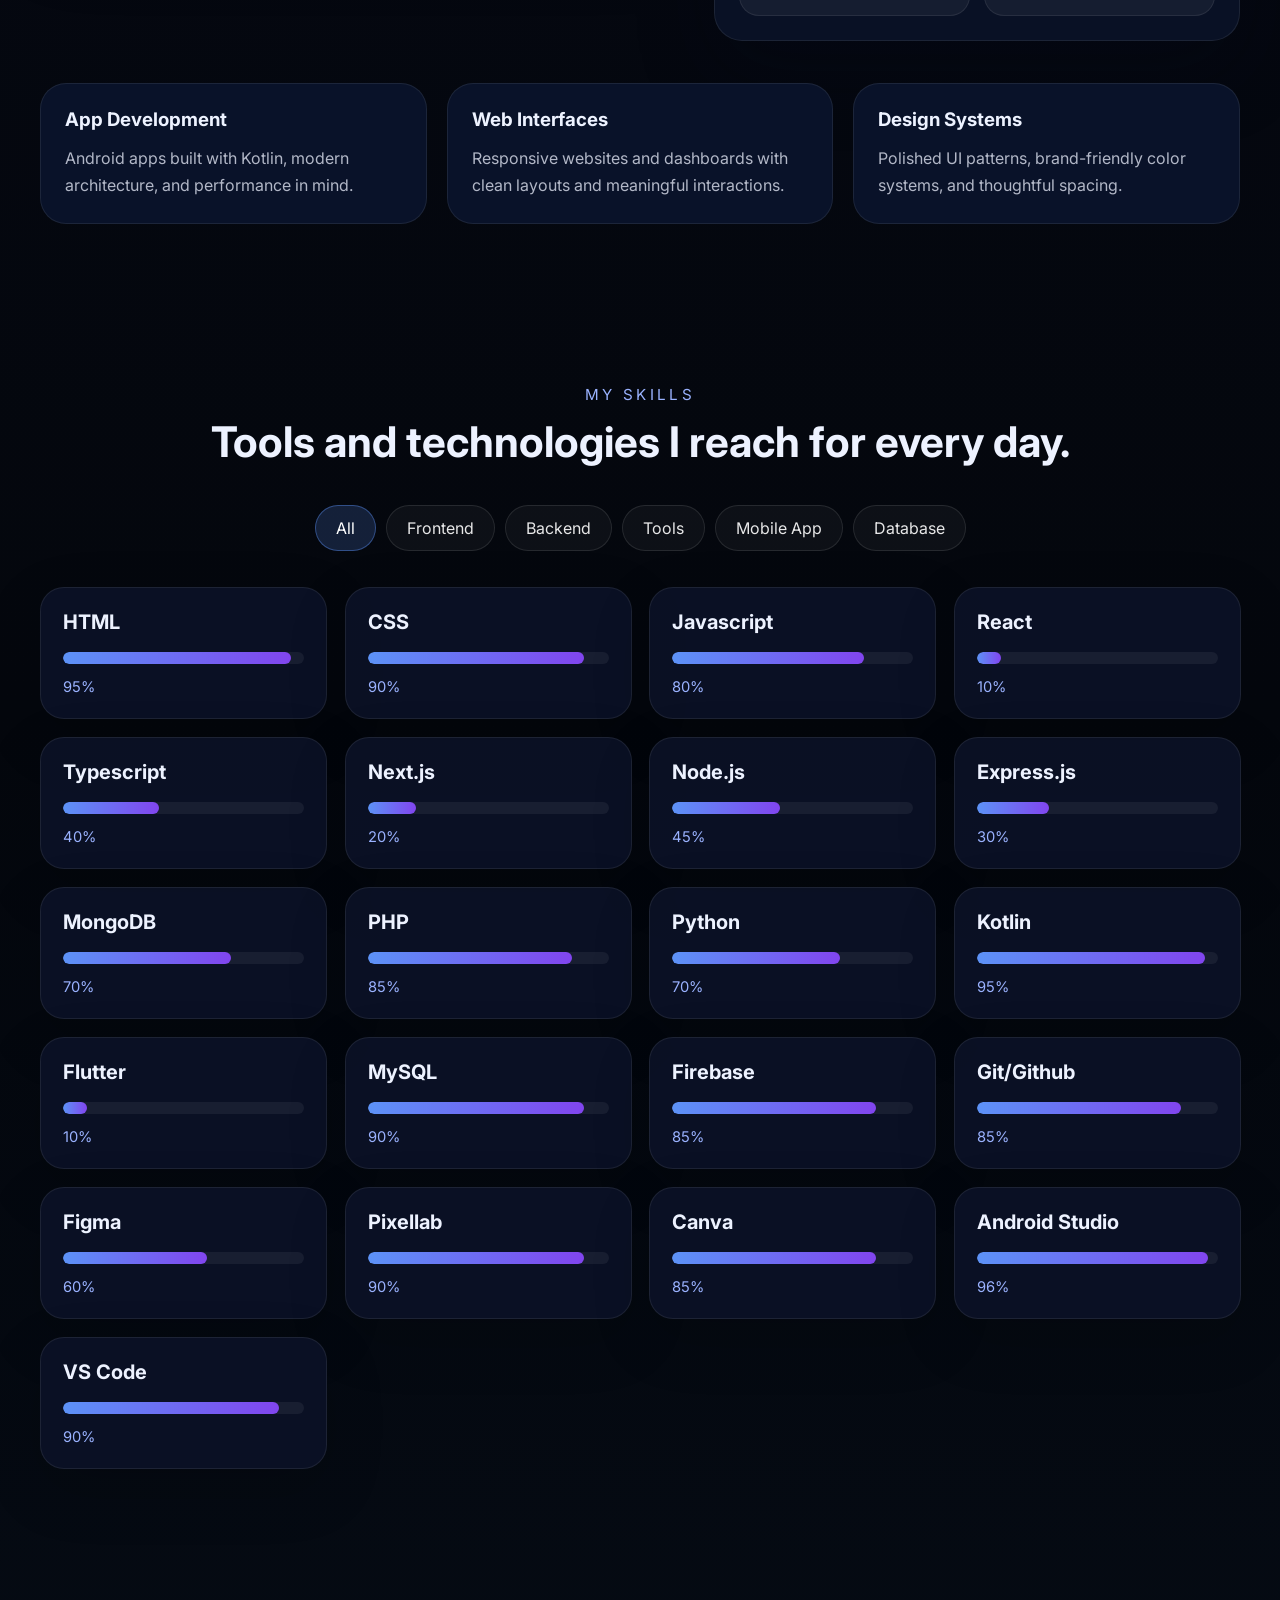
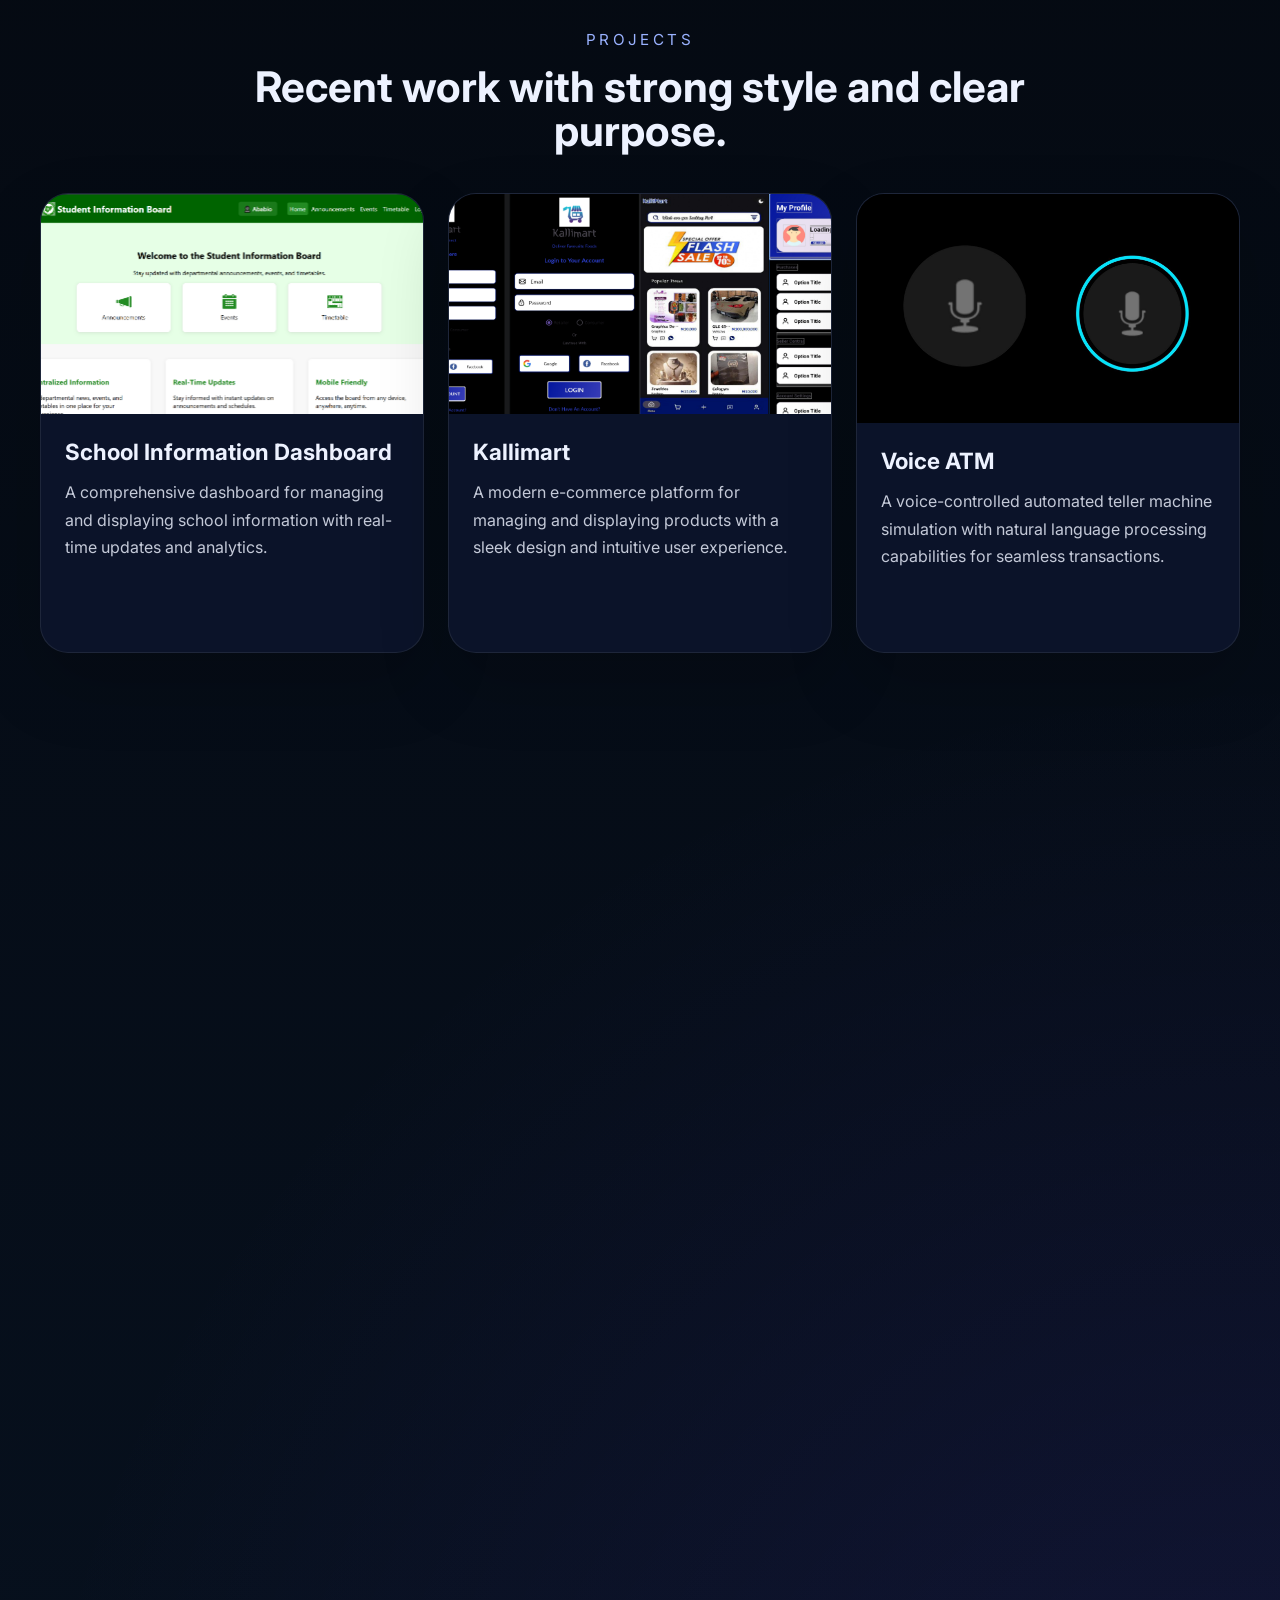
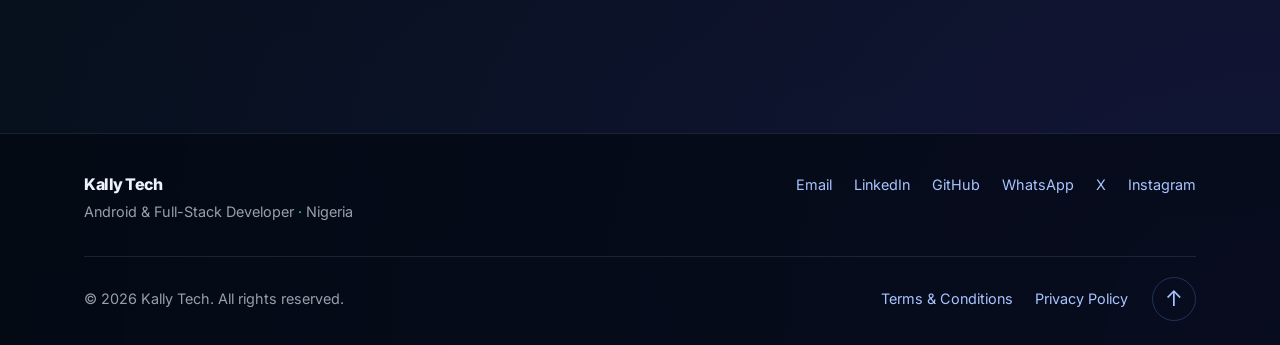
==== commit f770d4b7: "Updated portfolio content and styling" ====
--- a/index.html
+++ b/index.html
@@ -371,8 +371,8 @@
                             <textarea id="message" name="message" placeholder="Describe your project or say hello..." rows="6" required></textarea>
                         </div>
                         <div class="contact-form-actions">
-                            <button type="submit" class="submit-btn"><svg viewBox="0 0 24 24" aria-hidden="true"><path d="m22 2-7 20-4-9-9-4Z" /><path d="M22 2 11 13" /></svg> Send Message</button>
-                            <p>Your message goes straight to my inbox.</p>
+                            <button type="submit" class="submit-btn"><svg viewBox="0 0 24 24" aria-hidden="true"><path d="m22 2-7 20-4-9-9-4Z" /><path d="M22 2 11 13" /></svg> <span>Send Message</span></button>
+                            <p id="contactFormStatus" role="status" aria-live="polite">Your message goes straight to my inbox.</p>
                         </div>
                     </form>
                 </div>
--- a/style.css
+++ b/style.css
@@ -1726,6 +1726,28 @@
     box-shadow: 0 22px 52px rgba(29, 74, 255, 0.22);
 }
 
+.submit-btn:disabled {
+    cursor: wait;
+    opacity: 0.72;
+    transform: none;
+}
+
+.contact-form-actions p[data-state="success"] {
+    color: #22c55e;
+}
+
+.contact-form-actions p[data-state="error"] {
+    color: #f87171;
+}
+
+body.light-theme .contact-form-actions p[data-state="success"] {
+    color: #15803d;
+}
+
+body.light-theme .contact-form-actions p[data-state="error"] {
+    color: #b91c1c;
+}
+
 .footer {
     position: relative;
     margin-top: 48px;
@@ -1991,6 +2013,25 @@
         padding-top: 110px;
     }
 
+    .home-orbs {
+        z-index: 0;
+    }
+
+    .orb-1 { width: 60px; height: 60px; }
+    .orb-2 { width: 52px; height: 52px; }
+    .orb-3 { width: 42px; height: 42px; }
+    .orb-4 { width: 68px; height: 68px; }
+
+    .orb {
+        opacity: 0.96;
+        backdrop-filter: none;
+        -webkit-backdrop-filter: none;
+        box-shadow: inset -5px -7px 12px rgba(10, 24, 55, 0.18),
+                    inset 2px 3px 7px rgba(255, 255, 255, 0.48),
+                    inset 0 0 0 1px rgba(255, 255, 255, 0.22),
+                    0 8px 18px rgba(var(--orb-tint), 0.18);
+    }
+
     .hero-copy h1 {
         font-size: clamp(2.4rem, 11vw, 3.6rem);
     }
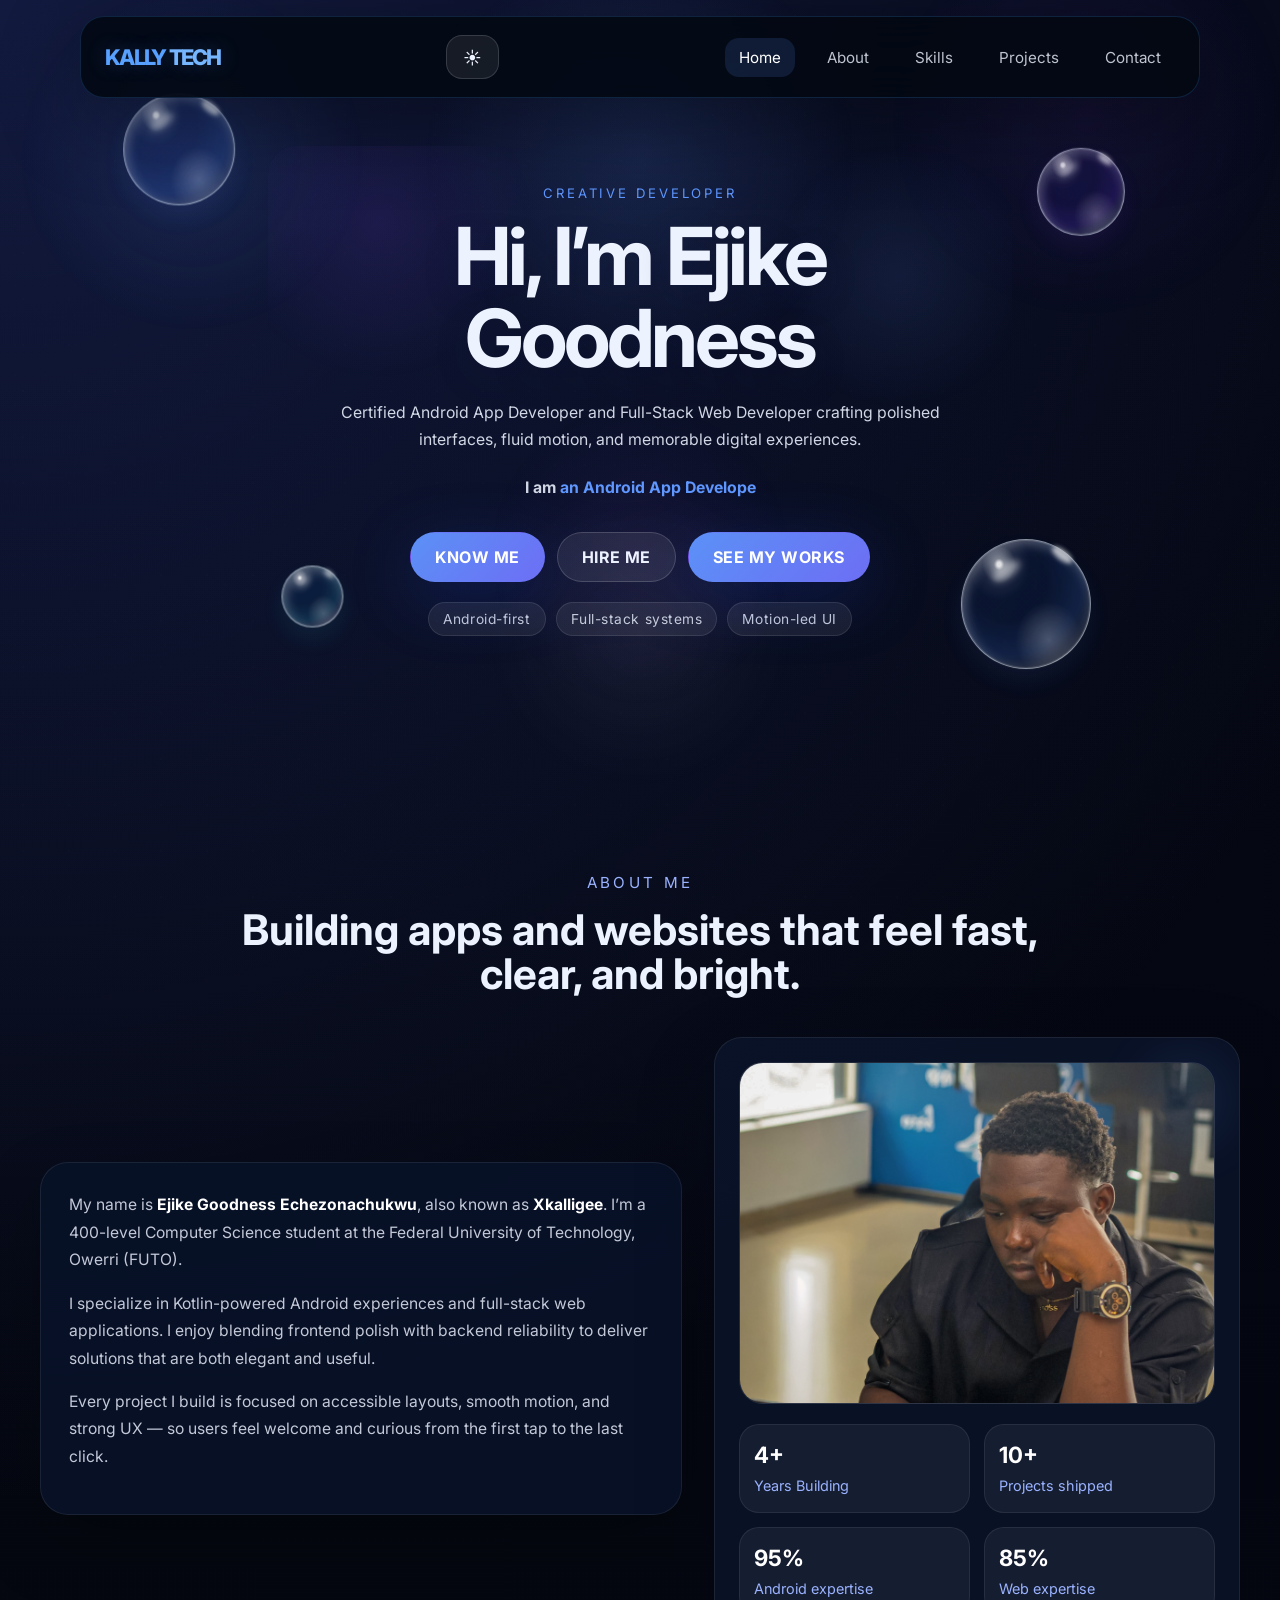
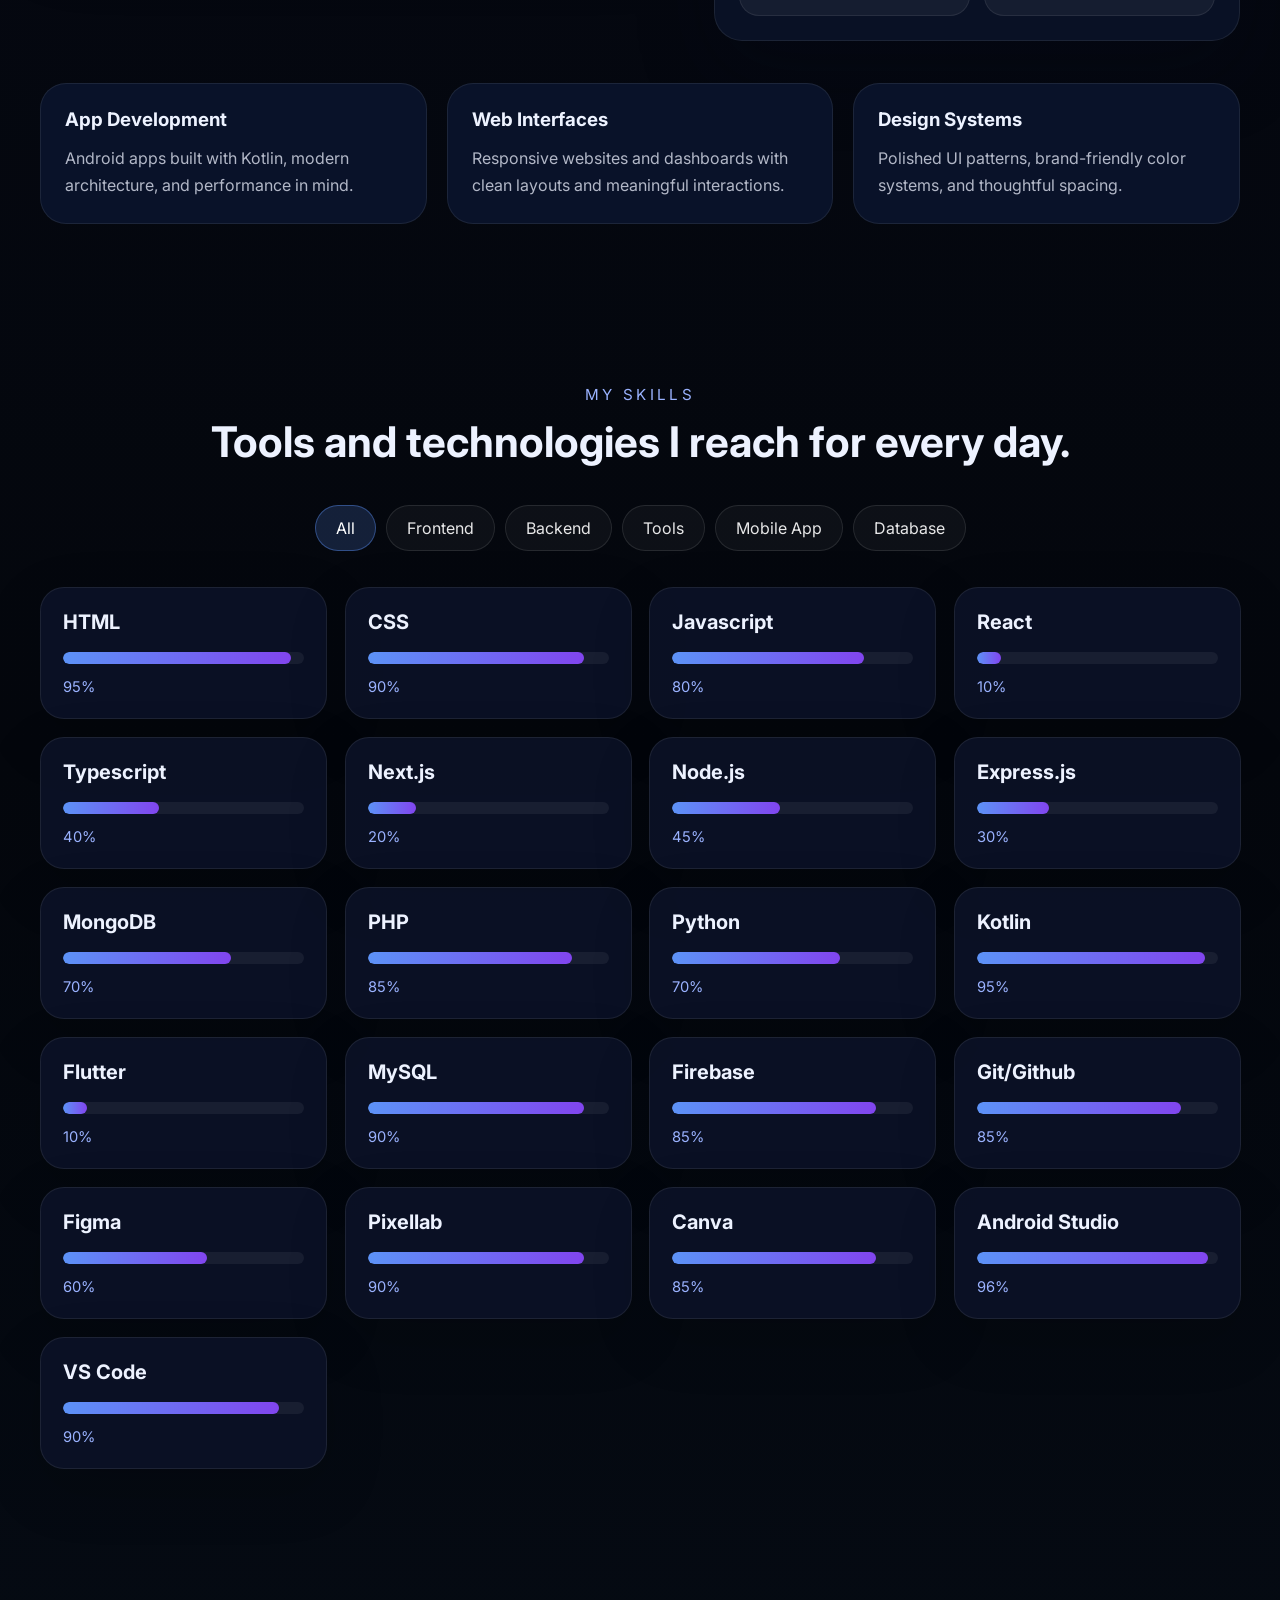
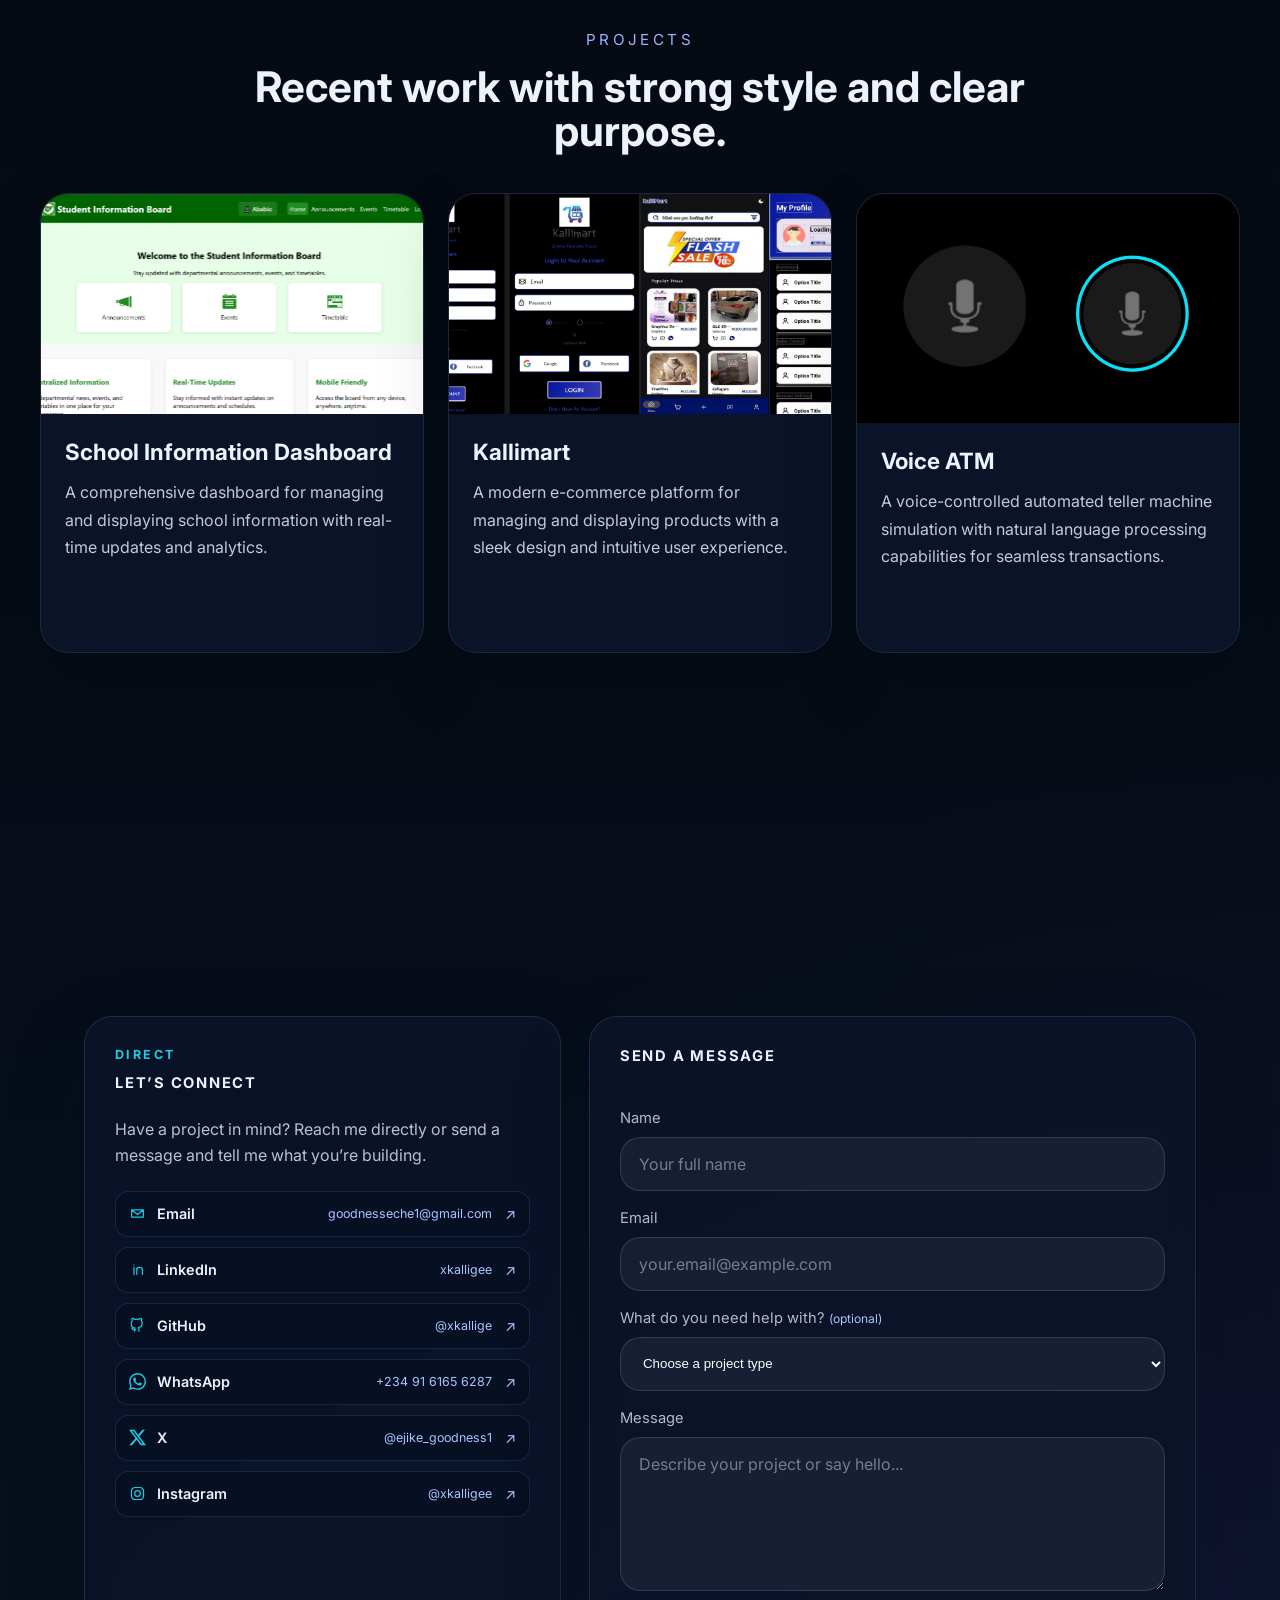
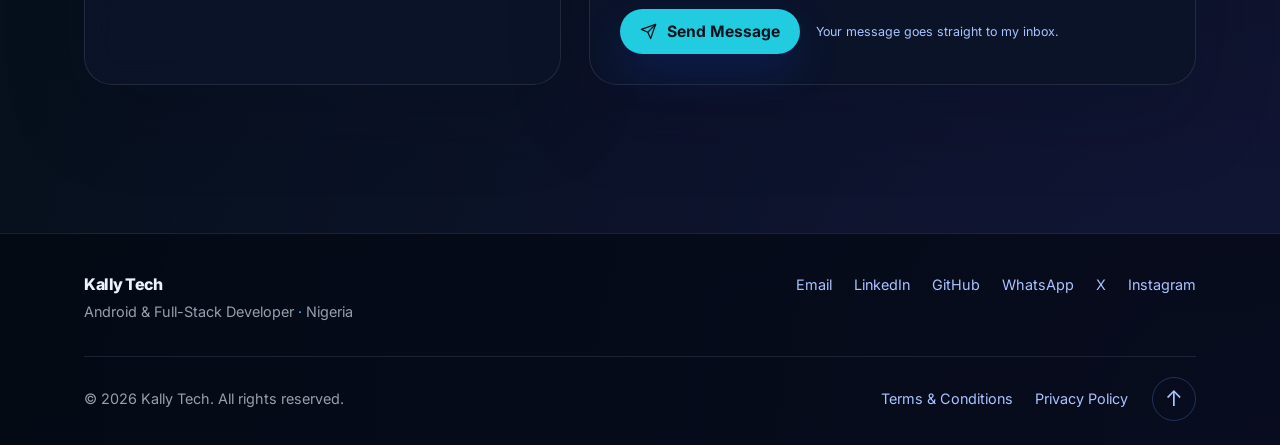
==== commit c6f2e6bc: "Updated portfolio content and styling" ====
--- a/index.html
+++ b/index.html
@@ -367,6 +367,16 @@
                             <input type="email" id="email" name="email" placeholder="your.email@example.com" required>
                         </div>
                         <div class="form-group">
+                            <label for="projectType">What do you need help with? <span>(optional)</span></label>
+                            <select id="projectType" name="projectType">
+                                <option value="" selected>Choose a project type</option>
+                                <option value="Android app development">Android app development</option>
+                                <option value="Website or web app">Website or web app</option>
+                                <option value="UI/UX implementation">UI/UX implementation</option>
+                                <option value="Something else">Something else</option>
+                            </select>
+                        </div>
+                        <div class="form-group">
                             <label for="message">Message</label>
                             <textarea id="message" name="message" placeholder="Describe your project or say hello..." rows="6" required></textarea>
                         </div>
--- a/style.css
+++ b/style.css
@@ -311,6 +311,10 @@
     color: rgba(17, 24, 39, 0.78);
 }
 
+body.light-theme .form-group label span {
+    color: #52647e;
+}
+
 body.light-theme .contact-direct-link {
     background: rgba(248, 250, 252, 0.92);
     border-color: rgba(148, 163, 184, 0.24);
@@ -395,12 +399,14 @@
 
 body.light-theme .form-group input,
 body.light-theme .form-group textarea,
+body.light-theme .form-group select,
 body.light-theme .social-icons a {
     color: #111827;
 }
 
 body.light-theme .form-group input,
-body.light-theme .form-group textarea {
+body.light-theme .form-group textarea,
+body.light-theme .form-group select {
     background: #f8fafc;
     border: 1px solid rgba(100, 116, 139, 0.38);
     box-shadow: inset 0 1px 2px rgba(15, 23, 42, 0.04);
@@ -411,8 +417,14 @@
     color: rgba(71, 85, 105, 0.68);
 }
 
+body.light-theme .form-group select option {
+    background: #fff;
+    color: #111827;
+}
+
 body.light-theme .form-group input:focus,
-body.light-theme .form-group textarea:focus {
+body.light-theme .form-group textarea:focus,
+body.light-theme .form-group select:focus {
     border-color: #5f83ee;
     background: #fff;
     box-shadow: 0 0 0 4px rgba(95, 131, 238, 0.15);
@@ -1658,7 +1670,8 @@
 }
 
 .form-group input,
-.form-group textarea {
+.form-group textarea,
+.form-group select {
     width: 100%;
     padding: 16px 18px;
     border-radius: 20px;
@@ -1670,13 +1683,30 @@
     transition: border-color 0.25s ease, box-shadow 0.25s ease, background 0.25s ease;
 }
 
+.form-group select {
+    min-height: 54px;
+    cursor: pointer;
+}
+
+.form-group select option {
+    background: #10182d;
+    color: #f8fbff;
+}
+
+.form-group label span {
+    color: #a9c4ff;
+    font-size: 0.82em;
+    font-weight: 400;
+}
+
 .form-group input::placeholder,
 .form-group textarea::placeholder {
     color: rgba(255,255,255,0.42);
 }
 
 .form-group input:focus,
-.form-group textarea:focus {
+.form-group textarea:focus,
+.form-group select:focus {
     border-color: rgba(95, 151, 255, 0.5);
     box-shadow: 0 0 0 4px rgba(95, 151, 255, 0.12);
     background: rgba(255,255,255,0.08);
